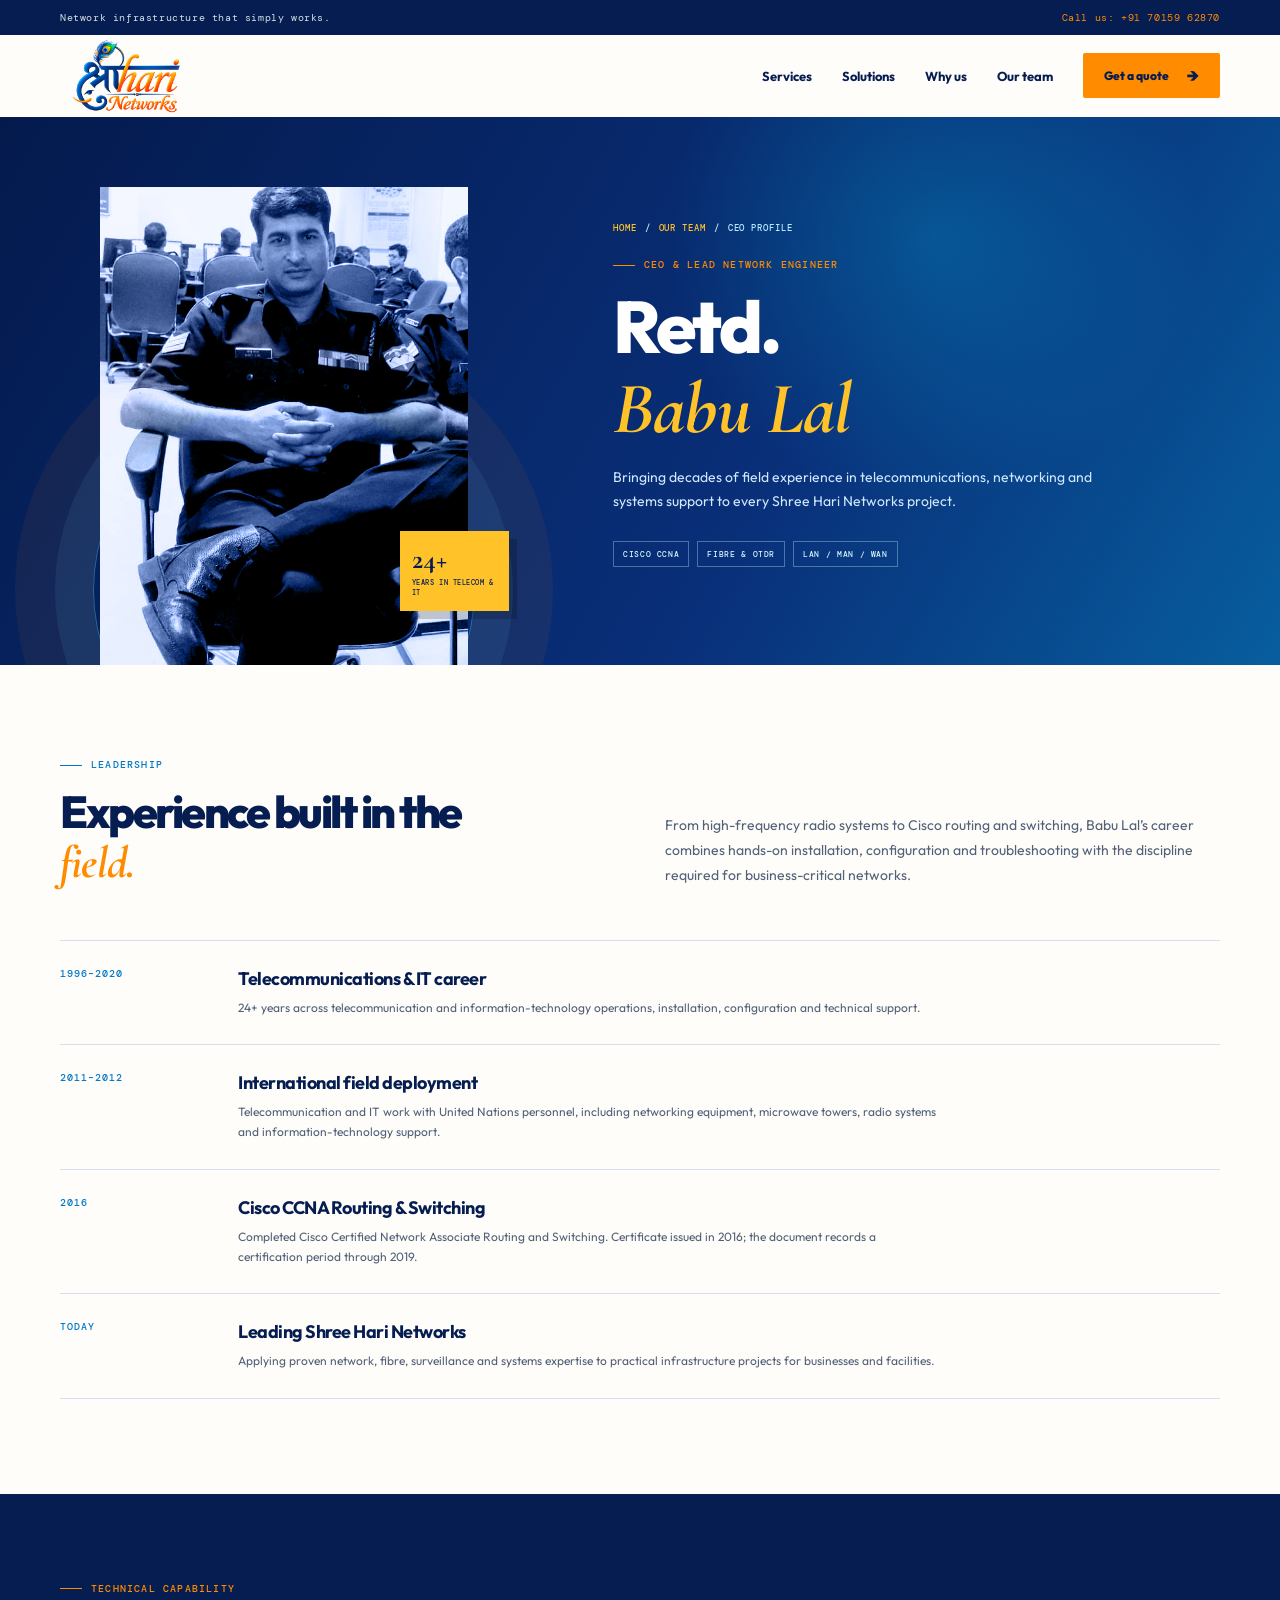
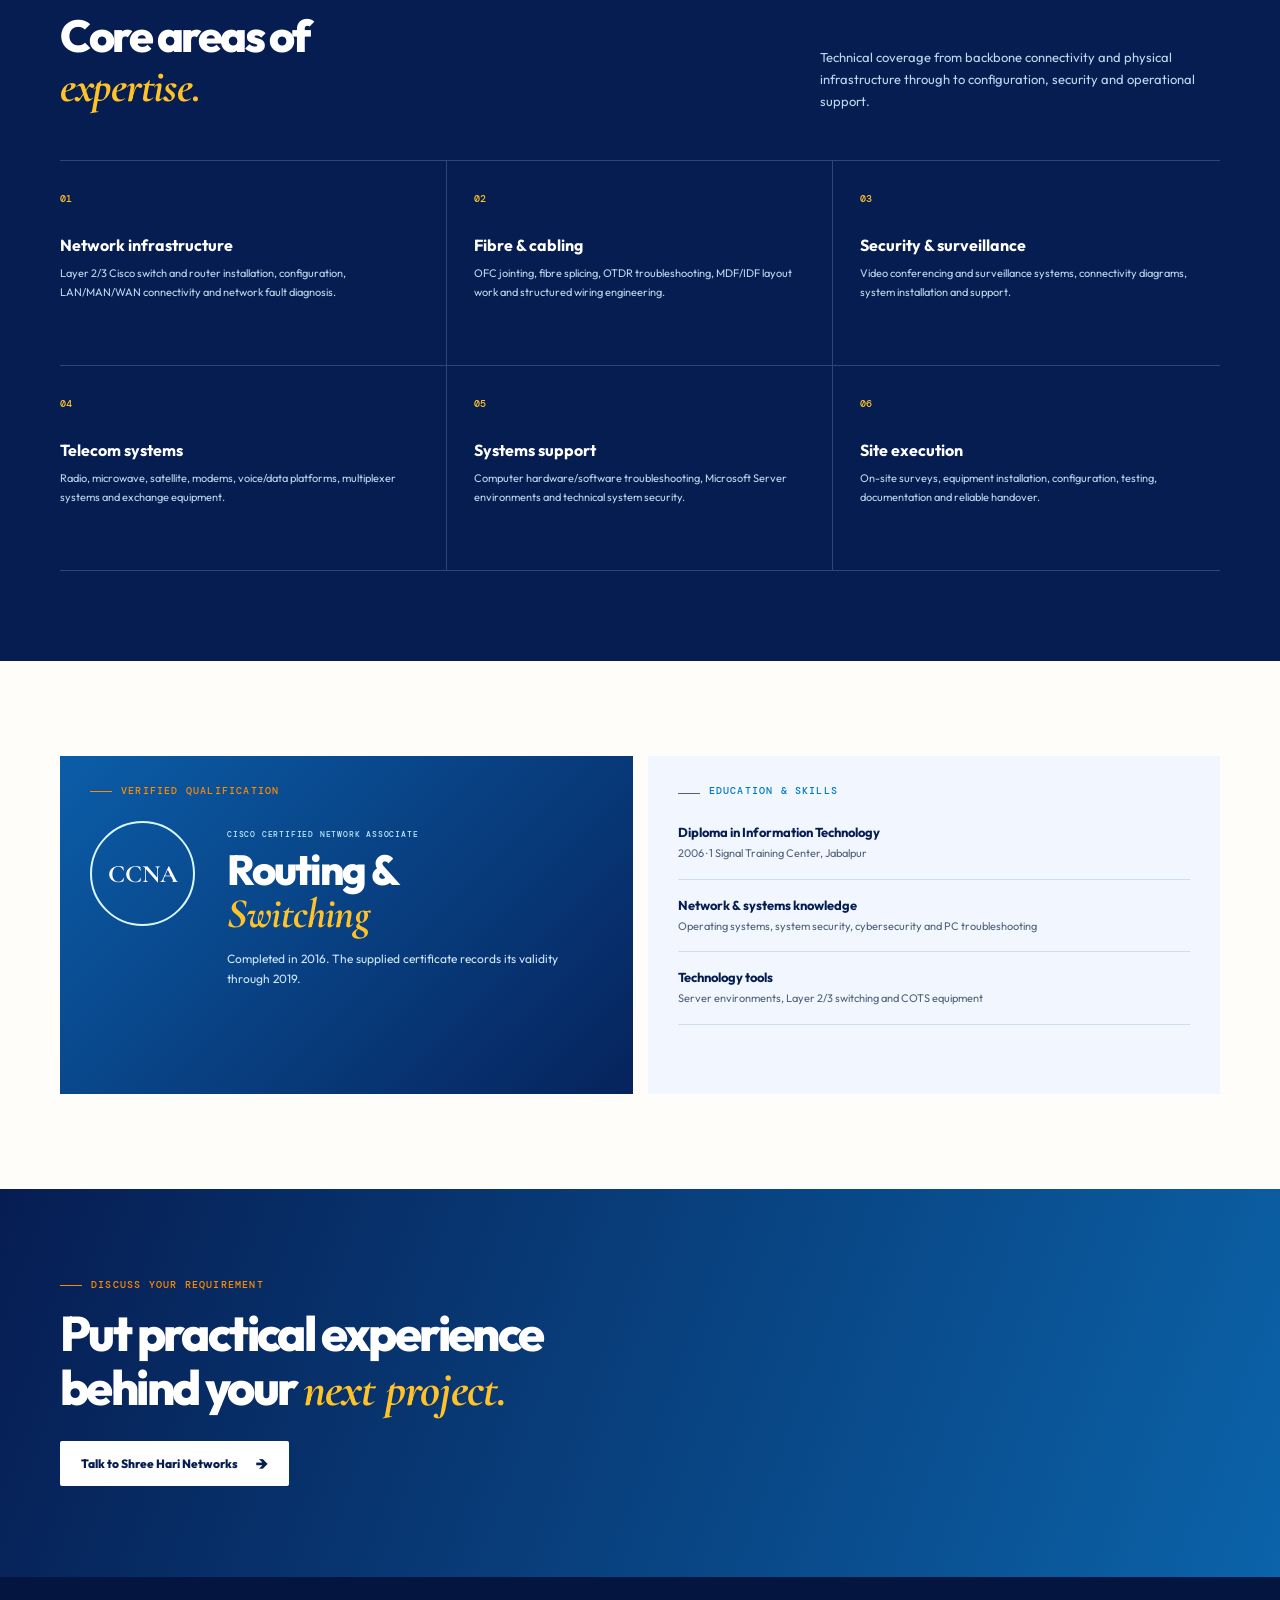
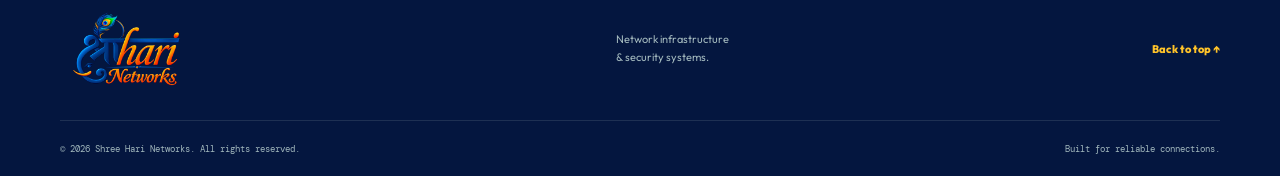
==== ceo.html @ 88076ae0 "Add files via upload" ====
<!doctype html>
<html lang="en">
  <head>
    <meta charset="UTF-8" />
    <meta name="viewport" content="width=device-width, initial-scale=1.0" />
    <meta name="description" content="Profile of Retd. Babu Lal, CEO and Lead Network Engineer at Shree Hari Networks." />
    <title>Retd. Babu Lal | CEO, Shree Hari Networks</title>
    <link rel="preconnect" href="https://fonts.googleapis.com" />
    <link rel="preconnect" href="https://fonts.gstatic.com" crossorigin />
    <link href="https://fonts.googleapis.com/css2?family=Cormorant+Garamond:ital,wght@0,600;0,700;1,600;1,700&family=DM+Mono:wght@400;500&family=Outfit:wght@400;500;600;700;800&display=swap" rel="stylesheet" />
    <link rel="stylesheet" href="styles.css" />
  </head>
  <body>
    <div class="topbar"><div class="container topbar-inner"><span>Network infrastructure that simply works.</span><a href="tel:+917015962870">Call us: +91 70159 62870</a></div></div>
    <header class="site-header" id="top">
      <div class="container nav-wrap">
        <a class="brand brand-logo" href="index.html" aria-label="Shree Hari Networks home"><img src="assets/shree-hari-networks-logo-transparent.png" alt="Shree Hari Networks" /></a>
        <button class="menu-toggle" type="button" aria-expanded="false" aria-controls="main-menu"><span></span><span></span><span></span><span class="sr-only">Open menu</span></button>
        <nav id="main-menu" class="main-nav" aria-label="Main navigation">
          <a href="index.html#services">Services</a><a href="index.html#solutions">Solutions</a><a href="index.html#why-us">Why us</a><a href="team.html">Our team</a><a href="index.html#contact" class="nav-cta">Get a quote <span>→</span></a>
        </nav>
      </div>
    </header>

    <main>
      <section class="ceo-hero">
        <div class="container ceo-hero-layout">
          <div class="ceo-portrait-wrap"><img src="assets/babu-lal-ceo.jpeg" alt="Retd. Babu Lal, CEO of Shree Hari Networks" /><span class="portrait-badge">24+<small>YEARS IN TELECOM & IT</small></span></div>
          <div class="ceo-hero-copy">
            <div class="breadcrumb"><a href="index.html">HOME</a><span>/</span><a href="team.html">OUR TEAM</a><span>/</span><span>CEO PROFILE</span></div>
            <p class="eyebrow"><span></span> CEO & LEAD NETWORK ENGINEER</p>
            <h1>Retd.<br /><em>Babu Lal</em></h1>
            <p>Bringing decades of field experience in telecommunications, networking and systems support to every Shree Hari Networks project.</p>
            <div class="ceo-credentials"><span>CISCO CCNA</span><span>FIBRE & OTDR</span><span>LAN / MAN / WAN</span></div>
          </div>
        </div>
      </section>

      <section class="container leadership-intro">
        <div><p class="eyebrow dark"><span></span> LEADERSHIP</p><h2>Experience built in the <em>field.</em></h2></div>
        <p>From high-frequency radio systems to Cisco routing and switching, Babu Lal’s career combines hands-on installation, configuration and troubleshooting with the discipline required for business-critical networks.</p>
      </section>

      <section class="container career-timeline" aria-label="Career highlights">
        <article><span class="timeline-year">1996–2020</span><div><h3>Telecommunications & IT career</h3><p>24+ years across telecommunication and information-technology operations, installation, configuration and technical support.</p></div></article>
        <article><span class="timeline-year">2011–2012</span><div><h3>International field deployment</h3><p>Telecommunication and IT work with United Nations personnel, including networking equipment, microwave towers, radio systems and information-technology support.</p></div></article>
        <article><span class="timeline-year">2016</span><div><h3>Cisco CCNA Routing & Switching</h3><p>Completed Cisco Certified Network Associate Routing and Switching. Certificate issued in 2016; the document records a certification period through 2019.</p></div></article>
        <article><span class="timeline-year">TODAY</span><div><h3>Leading Shree Hari Networks</h3><p>Applying proven network, fibre, surveillance and systems expertise to practical infrastructure projects for businesses and facilities.</p></div></article>
      </section>

      <section class="ceo-expertise">
        <div class="container">
          <div class="expertise-heading"><div><p class="eyebrow"><span></span> TECHNICAL CAPABILITY</p><h2>Core areas of<br /><em>expertise.</em></h2></div><p>Technical coverage from backbone connectivity and physical infrastructure through to configuration, security and operational support.</p></div>
          <div class="expertise-grid">
            <article><span>01</span><h3>Network infrastructure</h3><p>Layer 2/3 Cisco switch and router installation, configuration, LAN/MAN/WAN connectivity and network fault diagnosis.</p></article>
            <article><span>02</span><h3>Fibre & cabling</h3><p>OFC jointing, fibre splicing, OTDR troubleshooting, MDF/IDF layout work and structured wiring engineering.</p></article>
            <article><span>03</span><h3>Security & surveillance</h3><p>Video conferencing and surveillance systems, connectivity diagrams, system installation and support.</p></article>
            <article><span>04</span><h3>Telecom systems</h3><p>Radio, microwave, satellite, modems, voice/data platforms, multiplexer systems and exchange equipment.</p></article>
            <article><span>05</span><h3>Systems support</h3><p>Computer hardware/software troubleshooting, Microsoft Server environments and technical system security.</p></article>
            <article><span>06</span><h3>Site execution</h3><p>On-site surveys, equipment installation, configuration, testing, documentation and reliable handover.</p></article>
          </div>
        </div>
      </section>

      <section class="container qualifications-section">
        <div class="qualification-card qualification-featured"><p class="eyebrow"><span></span> VERIFIED QUALIFICATION</p><div class="ccna-mark">CCNA</div><div><span class="qualification-label">CISCO CERTIFIED NETWORK ASSOCIATE</span><h2>Routing &<br /><em>Switching</em></h2><p>Completed in 2016. The supplied certificate records its validity through 2019.</p></div></div>
        <div class="qualification-card qualification-list"><p class="eyebrow dark"><span></span> EDUCATION & SKILLS</p><ul><li><b>Diploma in Information Technology</b><span>2006 · 1 Signal Training Center, Jabalpur</span></li><li><b>Network & systems knowledge</b><span>Operating systems, system security, cybersecurity and PC troubleshooting</span></li><li><b>Technology tools</b><span>Server environments, Layer 2/3 switching and COTS equipment</span></li></ul></div>
      </section>

      <section class="profile-cta"><div class="container"><p class="eyebrow"><span></span> DISCUSS YOUR REQUIREMENT</p><h2>Put practical experience<br />behind your <em>next project.</em></h2><a class="button button-light" href="index.html#contact">Talk to Shree Hari Networks <span>→</span></a></div></section>
    </main>

    <footer class="site-footer"><div class="container footer-top"><a class="brand brand-logo footer-brand" href="index.html" aria-label="Shree Hari Networks home"><img src="assets/shree-hari-networks-logo-transparent.png" alt="Shree Hari Networks" /></a><p>Network infrastructure<br />& security systems.</p><a class="back-top" href="#top">Back to top ↑</a></div><div class="container footer-bottom"><span>© <span id="year"></span> Shree Hari Networks. All rights reserved.</span><span>Built for reliable connections.</span></div></footer>
    <script src="script.js"></script>
  </body>
</html>
---- styles.css ----
:root {
  --ink: #061d52;
  --ink-2: #092e73;
  --green: #ff8b00;
  --green-bright: #ffc329;
  --cream: #f3f7ff;
  --paper: #fffdf9;
  --line: rgba(11, 30, 43, .13);
  --muted: #516178;
  --mono: "DM Mono", monospace;
  --sans: "Outfit", sans-serif;
  --accent: "Cormorant Garamond", serif;
}

* { box-sizing: border-box; }
html { scroll-behavior: smooth; }
body { margin: 0; color: var(--ink); background: var(--paper); font-family: var(--sans); }
a { color: inherit; text-decoration: none; }
button, input, select, textarea { font: inherit; }
.container { width: min(1160px, calc(100% - 48px)); margin: 0 auto; }
.sr-only { position: absolute; width: 1px; height: 1px; overflow: hidden; clip: rect(0, 0, 0, 0); white-space: nowrap; }

.topbar { background: var(--ink); color: #d6e1e3; font-family: var(--mono); font-size: 10px; letter-spacing: .06em; }
.topbar-inner { min-height: 35px; display: flex; align-items: center; justify-content: space-between; }
.topbar a { color: var(--green); }
.site-header { background: var(--paper); position: sticky; z-index: 10; top: 0; border-bottom: 1px solid transparent; }
.site-header.scrolled { border-bottom-color: var(--line); box-shadow: 0 5px 18px rgba(4, 26, 37, .04); }
.nav-wrap { height: 81px; display: flex; align-items: center; justify-content: space-between; }
.brand { display: flex; gap: 7px; align-items: center; color: var(--ink); font-size: 23px; letter-spacing: -1.5px; font-weight: 800; }
.brand-logo { display: block; width: 132px; height: 74px; }
.brand-logo img { display: block; width: 100%; height: 100%; object-fit: contain; object-position: center; }
.main-nav { display: flex; align-items: center; gap: 30px; font-size: 13px; font-weight: 700; }
.main-nav > a:not(.nav-cta) { position: relative; }
.main-nav > a:not(.nav-cta)::after { content: ""; position: absolute; height: 2px; width: 0; background: var(--green); left: 0; bottom: -7px; transition: width .2s ease; }
.main-nav > a:not(.nav-cta):hover::after { width: 100%; }
.nav-cta, .button { display: inline-flex; align-items: center; justify-content: center; gap: 18px; min-height: 45px; padding: 0 21px; border-radius: 2px; font-size: 12px; font-weight: 800; transition: transform .2s ease, background .2s ease; }
.nav-cta { color: var(--ink); background: var(--green); }
.nav-cta:hover, .button:hover { transform: translateY(-2px); }
.nav-cta span, .button span { font-size: 18px; line-height: 0; }
.menu-toggle { display: none; border: 0; background: none; padding: 8px 0 8px 12px; cursor: pointer; }
.menu-toggle span:not(.sr-only) { width: 23px; height: 2px; background: var(--ink); display: block; margin: 4px 0; }

.hero { min-height: 535px; position: relative; isolation: isolate; overflow: hidden; background: var(--ink); color: white; }
.hero-grid { position: absolute; inset: 0; z-index: -1; opacity: .17; background-image: linear-gradient(rgba(135, 226, 179, .5) 1px, transparent 1px), linear-gradient(90deg, rgba(135, 226, 179, .5) 1px, transparent 1px); background-size: 52px 52px; mask-image: linear-gradient(90deg, transparent, #000 30%, #000); }
.hero::after { content: ""; z-index: -1; position: absolute; width: 560px; height: 560px; top: -280px; right: -55px; border: 1px solid rgba(133, 245, 187, .35); border-radius: 50%; box-shadow: 0 0 0 70px rgba(133, 245, 187, .025), 0 0 0 140px rgba(133, 245, 187, .025); }
.hero-content { min-height: 535px; display: grid; grid-template-columns: 1.08fr .92fr; align-items: center; gap: 20px; }
.hero-copy { padding: 67px 0 58px; }
.eyebrow { margin: 0 0 17px; display: flex; align-items: center; gap: 9px; color: var(--green); font: 500 10px/1 var(--mono); letter-spacing: .12em; }
.eyebrow span { display: block; width: 22px; height: 1px; background: currentColor; }
.eyebrow.dark { color: #469c70; }
h1, h2, h3, p { margin-top: 0; }
h1, h2 { letter-spacing: -2.8px; line-height: 1.08; font-weight: 800; }
h1 { max-width: 600px; margin-bottom: 23px; font-size: clamp(42px, 4.35vw, 65px); }
h1 em, h2 em { color: var(--green); font-family: var(--accent); font-style: italic; font-weight: 700; letter-spacing: -.8px; }
.hero-text { max-width: 530px; color: #bed0d5; font-size: 15px; line-height: 1.75; }
.hero-actions { margin-top: 31px; display: flex; align-items: center; gap: 26px; }
.button-primary { color: var(--ink); background: var(--green); border: 0; cursor: pointer; }
.text-link { color: #e2eaec; font-size: 12px; font-weight: 700; }
.text-link span { color: var(--green); font-size: 17px; margin-left: 5px; }
.hero-trust { margin-top: 43px; display: flex; align-items: center; gap: 13px; }
.hero-trust p { margin: 0; color: #9db4bc; font-size: 10px; line-height: 1.45; }
.hero-trust strong { color: #e6eeee; font-size: 11px; }
.avatar-stack { display: flex; }
.avatar-stack i { width: 26px; height: 26px; border: 2px solid var(--ink); margin-left: -7px; border-radius: 50%; background: linear-gradient(135deg, #d2c2a4 30%, #7e5848 31% 57%, #e8d5ac 58%); }
.avatar-stack i:first-child { margin-left: 0; background: linear-gradient(135deg, #b2d6d0 30%, #304e52 31% 57%, #e5c7ab 58%); }
.avatar-stack i:last-child { background: linear-gradient(135deg, #d6ac81 30%, #52382e 31% 57%, #d7b997 58%); }

.network-visual { align-self: stretch; min-height: 430px; position: relative; perspective: 900px; }
.network-hub { position: absolute; top: 47%; left: 50%; transform: translate(-50%, -50%) rotateX(7deg) rotateY(-5deg); width: 176px; height: 123px; padding: 20px 19px; background: #f6f5ef; border: 4px solid #263e48; border-radius: 4px; color: var(--ink); box-shadow: 9px 10px 0 rgba(0, 0, 0, .18); z-index: 2; animation: hub-float 5s ease-in-out infinite; }
.hub-title, .hub-status, .mini-label { font: 500 8px var(--mono); letter-spacing: .1em; }
.hub-status { float: right; color: #29935e; }
.hub-line { display: block; height: 1px; margin: 11px 0 20px; background: #9daaae; }
.port-row { display: flex; gap: 5px; }
.port-row i { height: 14px; flex: 1; background: #173545; border: 2px solid #264d5e; }
.port-row i:nth-child(2), .port-row i:nth-child(4) { background: #66d797; }
.network-device { position: absolute; z-index: 2; padding: 8px 9px; border: 2px solid #0a316f; border-radius: 3px; color: #eaf8ff; background: linear-gradient(145deg, #0d5fac, #06265f); box-shadow: 7px 9px 0 rgba(0, 0, 0, .17); transform-style: preserve-3d; }
.network-device::after { content: ""; position: absolute; z-index: -1; inset: 4px -5px -6px 5px; border: 1px solid rgba(0, 182, 217, .38); transform: translateZ(-8px); }
.network-device span { color: #bceeff; font: 500 7px var(--mono); letter-spacing: .1em; }.network-device i { display: inline-block; width: 5px; height: 5px; margin: 8px 4px 0 0; border-radius: 50%; background: var(--peacock); box-shadow: 0 0 7px rgba(0, 182, 217, .8); }.network-device b { float: right; width: 13px; height: 5px; margin: 8px 0 0 4px; background: #0b1e52; border: 1px solid #2a76bb; }
.device-router { left: 8%; top: 48%; width: 103px; height: 43px; transform: rotateX(17deg) rotateY(17deg) rotateZ(-4deg); animation: device-float 5.9s ease-in-out infinite .3s; }.device-firewall { right: 8%; top: 48%; width: 90px; height: 43px; background: linear-gradient(145deg, #d77400, #8e3c00); border-color: #a84c00; transform: rotateX(14deg) rotateY(-16deg) rotateZ(3deg); animation: device-float 6.3s ease-in-out infinite .7s; }.device-firewall i { background: var(--amber); box-shadow: 0 0 7px rgba(255, 195, 41, .9); }.device-firewall b { border-color: #d78617; background: #5d2900; }.device-wifi { left: calc(50% - 30px); bottom: 4%; width: 60px; height: 35px; padding: 0; background: transparent; border: 0; box-shadow: none; transform: rotateX(14deg) rotateY(-9deg); animation: device-float 5.6s ease-in-out infinite 1.1s; }.device-wifi::after { display: none; }.device-wifi span, .device-wifi i, .device-wifi b { position: absolute; left: 50%; transform: translateX(-50%); display: block; margin: 0; background: transparent; }.device-wifi span { bottom: 0; width: 9px; height: 9px; border-radius: 50%; background: var(--amber); box-shadow: 0 0 11px rgba(255, 195, 41, .9); }.device-wifi i { bottom: 4px; width: 25px; height: 17px; border: 2px solid var(--peacock); border-bottom: 0; border-radius: 25px 25px 0 0; }.device-wifi b { bottom: 4px; width: 41px; height: 28px; border: 2px solid rgba(0, 182, 217, .62); border-bottom: 0; border-radius: 40px 40px 0 0; }
@keyframes hub-float { 0%, 100% { transform: translate(-50%, -50%) rotateX(7deg) rotateY(-5deg) translateY(0); } 50% { transform: translate(-50%, -50%) rotateX(7deg) rotateY(-5deg) translateY(-8px); } }
@keyframes device-float { 0%, 100% { margin-top: 0; } 50% { margin-top: -8px; } }
.connections { position: absolute; inset: 0; width: 100%; height: 100%; overflow: visible; }
.connections path { fill: none; stroke: #77d7a1; stroke-width: 1.4; stroke-dasharray: 4 5; animation: dash 16s linear infinite; }
.connections circle { fill: #92f3b9; }
@keyframes dash { to { stroke-dashoffset: -200; } }
.visual-label { position: absolute; padding: 9px 11px; color: #a4eec1; border: 1px solid rgba(144, 240, 186, .45); background: rgba(32, 70, 79, .45); font: 500 9px/1.35 var(--mono); letter-spacing: .09em; }
.label-cloud { left: 1%; top: 13%; }.label-camera { right: 6%; top: 12%; }.label-fibre { right: 0; bottom: 4%; }.label-wifi { left: calc(50% - 24px); bottom: 19%; }
.node { position: absolute; width: 11px; height: 11px; border-radius: 50%; background: var(--green-bright); box-shadow: 0 0 0 6px rgba(135, 241, 181, .11), 0 0 19px #78de9f; }
.node-one { top: 22%; left: 17%; }.node-two { top: 20%; right: 20%; }.node-three { right: 17%; bottom: 13%; }
.signal-ring { position: absolute; border: 1px solid rgba(125, 233, 169, .2); border-radius: 50%; left: 50%; top: 47%; transform: translate(-50%, -50%); }
.ring-one { width: 290px; height: 290px; }.ring-two { width: 422px; height: 422px; border-color: rgba(125, 233, 169, .1); }

.stats-strip { background: var(--green); }
.stats-grid { min-height: 106px; display: grid; grid-template-columns: 1fr 1fr 1fr 1.2fr; align-items: center; }
.stats-grid > div { min-height: 50px; padding: 4px 24px; border-right: 1px solid rgba(10, 29, 42, .19); display: flex; align-items: center; gap: 13px; }
.stats-grid > div:first-child { padding-left: 0; }.stats-grid strong { font: 500 24px var(--mono); }.stats-grid span { max-width: 115px; font-size: 10px; line-height: 1.4; font-weight: 700; }
.stats-grid a { padding-left: 28px; font-size: 12px; font-weight: 800; }.stats-grid a span { margin-left: 12px; font-size: 18px; }

.section { padding: 101px 0; }.section-heading { display: flex; justify-content: space-between; align-items: end; margin-bottom: 48px; }.section-heading > p { max-width: 310px; color: var(--muted); font-size: 13px; line-height: 1.7; }.section h2 { margin-bottom: 0; font-size: clamp(35px, 3.5vw, 49px); }.section h2 em { color: #38a672; }
.service-grid { display: grid; grid-template-columns: repeat(4, 1fr); gap: 13px; }.service-card { min-height: 310px; padding: 22px 21px; border: 1px solid var(--line); display: flex; flex-direction: column; position: relative; transition: background .2s ease, transform .2s ease; }.service-card:hover { background: #f2f6f3; transform: translateY(-4px); }.service-card.featured { color: white; background: var(--ink-2); border-color: var(--ink-2); }.service-number { font: 500 10px var(--mono); color: #72919c; }.featured .service-number { color: #80d7a4; }.service-icon { height: 75px; margin: 14px 0 7px; position: relative; color: #3ca776; }.service-icon::after { content: ""; position: absolute; width: 56px; height: 1px; background: currentColor; opacity: .32; bottom: 9px; left: 3px; }.icon-cctv span { position: absolute; top: 18px; left: 11px; width: 41px; height: 22px; border: 3px solid currentColor; border-radius: 3px; transform: skew(-14deg); }.icon-cctv i { position: absolute; width: 10px; height: 10px; top: 24px; left: 20px; border: 2px solid currentColor; border-radius: 50%; }.icon-cable span { position: absolute; top: 18px; left: 13px; width: 34px; height: 35px; border: 3px solid currentColor; border-right: 0; border-radius: 20px 0 0 20px; }.icon-cable i { position: absolute; width: 34px; height: 3px; top: 48px; left: 28px; background: currentColor; }.icon-cable b { position: absolute; width: 11px; height: 11px; border: 3px solid currentColor; top: 44px; left: 60px; border-radius: 2px; }.icon-fibre span { position: absolute; width: 44px; height: 44px; border: 3px solid currentColor; border-radius: 50%; top: 14px; left: 8px; }.icon-fibre i, .icon-fibre b { position: absolute; display: block; width: 8px; height: 8px; border-radius: 50%; background: currentColor; }.icon-fibre i { top: 25px; left: 21px; }.icon-fibre b { top: 36px; left: 36px; }.icon-device span { position: absolute; left: 10px; top: 16px; width: 52px; height: 36px; border: 3px solid currentColor; border-radius: 3px; }.icon-device i, .icon-device b, .icon-device em { position: absolute; top: 40px; width: 5px; height: 5px; border-radius: 50%; background: currentColor; }.icon-device i { left: 19px; }.icon-device b { left: 31px; }.icon-device em { left: 43px; }.service-card h3 { margin: 0 0 10px; font-size: 16px; letter-spacing: -.4px; }.service-card p { margin-bottom: 19px; color: var(--muted); font-size: 11px; line-height: 1.65; }.featured p { color: #adc1c6; }.service-card a { margin-top: auto; color: #399b6f; font-size: 11px; font-weight: 800; }.service-card a span { margin-left: 7px; font-size: 16px; }.featured a { color: var(--green); }

.solutions { padding: 0; background: var(--ink); color: white; }.solutions-layout { min-height: 600px; display: grid; grid-template-columns: 1fr 1fr; }.solutions-illustration { background: linear-gradient(140deg, #285362, #112f3a); position: relative; overflow: hidden; }.solutions-illustration::before { content: ""; position: absolute; width: 420px; height: 420px; border: 1px solid rgba(134, 237, 180, .19); border-radius: 50%; top: 50%; left: 45%; transform: translate(-50%, -50%); box-shadow: 0 0 0 55px rgba(134, 237, 180, .035), 0 0 0 110px rgba(134, 237, 180, .025); }.rack { z-index: 1; position: absolute; top: 142px; left: 16%; width: 258px; padding: 13px; border: 4px solid #091f27; border-radius: 3px; background: #162e36; box-shadow: 16px 18px 0 rgba(2, 15, 19, .34); }.rack-top { padding: 0 2px 12px; color: #bed3d5; font: 500 8px var(--mono); letter-spacing: .1em; }.rack-top span { float: right; color: var(--green); }.rack-unit { height: 39px; margin-top: 8px; padding: 12px 9px; border: 1px solid #3c5960; background: #0b1d24; }.rack-unit i { display: inline-block; width: 7px; height: 7px; margin-right: 7px; border-radius: 50%; background: #4ed38a; }.rack-unit b { float: right; width: 17px; height: 7px; margin-left: 5px; background: #21404a; }.rack-unit.narrow { height: 26px; padding-top: 7px; }.config-card { position: absolute; z-index: 2; bottom: 80px; right: 5%; width: 177px; padding: 16px; background: #f6f5ef; color: var(--ink); box-shadow: 9px 11px 0 rgba(0,0,0,.2); }.config-card strong { display: block; margin: 10px 0 16px; font-size: 14px; line-height: 1.25; }.mini-chart { height: 25px; display: flex; align-items: end; gap: 5px; }.mini-chart i { display: block; width: 13px; background: #67cb91; }.mini-chart i:nth-child(1) { height: 7px; }.mini-chart i:nth-child(2) { height: 13px; }.mini-chart i:nth-child(3) { height: 10px; }.mini-chart i:nth-child(4) { height: 20px; }.mini-chart i:nth-child(5) { height: 15px; }.mini-chart i:nth-child(6) { height: 22px; }.mini-chart i:nth-child(7) { height: 25px; }.solutions-copy { align-self: center; padding: 45px 8% 45px 13%; }.solutions-copy h2 { font-size: clamp(37px, 3.6vw, 50px); }.solutions-copy > p:not(.eyebrow) { color: #b6c9ce; font-size: 13px; line-height: 1.72; }.check-list { list-style: none; padding: 7px 0 7px; margin: 24px 0; }.check-list li { display: flex; align-items: center; gap: 11px; margin: 13px 0; color: #e0e9eb; font-size: 12px; }.check-list span { display: inline-grid; place-items: center; width: 18px; height: 18px; background: rgba(121, 220, 161, .15); color: var(--green); font-size: 11px; }.button-light { background: white; color: var(--ink); }

.process { background: #edf0eb; }.process-head { display: flex; justify-content: space-between; align-items: end; }.process-grid { display: grid; grid-template-columns: repeat(4, 1fr); margin-top: 48px; border-top: 1px solid var(--line); }.process-grid article { padding: 27px 27px 15px 0; margin-top: 0; border-right: 1px solid var(--line); }.process-grid article + article { padding-left: 27px; }.process-grid article:last-child { border-right: 0; }.process-grid span { color: #3ca574; font: 500 11px var(--mono); }.process-grid h3 { margin: 30px 0 9px; font-size: 16px; letter-spacing: -.45px; }.process-grid p { color: var(--muted); font-size: 11px; line-height: 1.65; }

.contact { background: var(--ink); color: white; padding: 95px 0; }.contact-layout { display: grid; grid-template-columns: 1fr 1fr; gap: 11%; }.contact h2 { margin-bottom: 17px; font-size: clamp(38px, 3.8vw, 52px); }.contact h2 em { color: var(--green); }.contact-copy > p:not(.eyebrow) { max-width: 400px; color: #b6c9ce; font-size: 13px; line-height: 1.7; }.contact-details { margin-top: 34px; display: flex; gap: 32px; }.contact-details a { color: white; font-size: 13px; font-weight: 700; }.contact-details span { display: block; margin-bottom: 6px; color: var(--green); font: 500 9px var(--mono); letter-spacing: .1em; }.contact-form { padding: 29px 31px; background: white; color: var(--ink); }.contact-form label { display: block; margin-bottom: 14px; font-size: 10px; font-weight: 800; }.contact-form input, .contact-form select, .contact-form textarea { width: 100%; margin-top: 7px; padding: 9px 0; border: 0; border-bottom: 1px solid #ccd4d3; outline: 0; color: var(--ink); background: transparent; font-size: 12px; font-weight: 500; resize: vertical; }.contact-form textarea { min-height: 55px; }.contact-form input:focus, .contact-form select:focus, .contact-form textarea:focus { border-bottom-color: #43aa78; }.contact-form .button { width: 100%; margin-top: 6px; }.form-note { min-height: 16px; margin: 12px 0 0; color: #288759; text-align: center; font-size: 10px; font-weight: 700; }

.site-footer { background: #081720; color: #a2b8bd; }.footer-top { min-height: 144px; display: flex; align-items: center; justify-content: space-between; border-bottom: 1px solid rgba(208, 234, 229, .12); }.footer-brand { color: white; }.footer-top > p { margin: 0; font-size: 11px; line-height: 1.6; }.back-top { color: var(--green); font-size: 11px; font-weight: 800; }.footer-bottom { min-height: 55px; display: flex; align-items: center; justify-content: space-between; font: 400 9px var(--mono); }

@media (max-width: 850px) {
  .hero-content, .solutions-layout, .contact-layout { grid-template-columns: 1fr; }
  .hero-content { padding: 28px 0 0; }.hero-copy { padding: 30px 0 15px; }.network-visual { min-height: 380px; max-width: 560px; width: 100%; margin: 0 auto; }.hero { min-height: auto; }.hero-grid { mask-image: none; }
  .service-grid { grid-template-columns: repeat(2, 1fr); }.solutions-illustration { min-height: 470px; }.solutions-copy { padding: 76px 6%; }.contact-layout { gap: 42px; }.contact-form { max-width: 550px; }.stats-grid { grid-template-columns: 1fr 1fr; padding: 14px 0; }.stats-grid > div { padding: 11px 12px; }.stats-grid > div:nth-child(2) { border-right: 0; }.stats-grid a { padding: 12px 0; }
}
/* Brand colours and details drawn from the supplied Shree Hari Networks logo. */
:root { --electric-blue: #0078c8; --peacock: #00b6d9; --saffron: #ff8b00; --amber: #ffc329; --soft-blue: #eff6ff; }
.site-header.scrolled { border-bottom-color: rgba(0, 120, 200, .22); box-shadow: 0 5px 18px rgba(4, 34, 104, .08); }
.eyebrow.dark, .service-icon, .service-card a, .process-grid span { color: var(--electric-blue); }
.section h2 em { color: var(--saffron); }
.service-card:hover { background: var(--soft-blue); }
.featured .service-number, .featured a { color: var(--amber); }
.connections path { stroke: var(--peacock); }.connections circle, .node { fill: var(--amber); background: var(--amber); box-shadow: 0 0 0 6px rgba(255, 139, 0, .12), 0 0 19px rgba(255, 184, 0, .8); }
.visual-label { color: #9feaff; border-color: rgba(0, 182, 217, .55); background: rgba(5, 45, 111, .55); }
.hub-status, .port-row i:nth-child(2), .port-row i:nth-child(4) { color: var(--saffron); background: var(--saffron); }
.solutions-illustration { background: radial-gradient(circle at 70% 28%, rgba(0, 182, 217, .33), transparent 36%), linear-gradient(140deg, #0b4ea2, #061d52 72%); }
.rack-unit i, .mini-chart i { background: var(--peacock); }.rack-top span { color: var(--amber); }
.process { background: #f1f6ff; }.contact-form input:focus, .contact-form select:focus, .contact-form textarea:focus { border-bottom-color: var(--electric-blue); }.form-note { color: #0a6cba; }
.site-footer { background: #04163f; }.back-top { color: var(--amber); }
.contact-form .optional { color: #728296; font-size: 9px; font-weight: 500; }.honeypot { position: absolute; left: -10000px; width: 1px; height: 1px; overflow: hidden; }.contact-form .button:disabled { cursor: wait; opacity: .7; transform: none; }

/* Interior pages */
.page-hero { position: relative; overflow: hidden; padding: 82px 0 77px; color: white; background: linear-gradient(115deg, #041a4c, #0a4a9c); }
.page-hero::after { content: ""; position: absolute; width: 430px; height: 430px; right: -70px; top: -230px; border: 1px solid rgba(0, 197, 228, .42); border-radius: 50%; box-shadow: 0 0 0 54px rgba(0, 197, 228, .07), 0 0 0 108px rgba(255, 139, 0, .04); }
.page-hero .container { position: relative; z-index: 1; }.breadcrumb { display: inline-flex; gap: 8px; margin-bottom: 30px; color: #b9eaff; font: 500 9px var(--mono); letter-spacing: .1em; }.breadcrumb a { color: var(--amber); }.page-hero h1 { max-width: 670px; margin-bottom: 16px; font-size: clamp(42px, 5vw, 65px); }.page-hero p:not(.eyebrow) { max-width: 580px; margin: 0; color: #d5e7ff; font-size: 14px; line-height: 1.75; }
.team-intro { display: grid; grid-template-columns: .85fr 1.15fr; gap: 12%; align-items: end; padding: 92px 0 52px; }.team-intro h2, .credentials h2 { margin-bottom: 0; font-size: clamp(34px, 3.5vw, 48px); }.team-intro > p { margin: 0; color: var(--muted); font-size: 14px; line-height: 1.8; }
.team-grid { display: grid; grid-template-columns: repeat(3, 1fr); gap: 16px; padding-bottom: 94px; }.team-card { min-height: 360px; padding: 24px; border: 1px solid rgba(0, 70, 150, .15); background: #fff; }.team-avatar { display: grid; width: 70px; height: 70px; place-items: center; margin-bottom: 48px; color: var(--electric-blue); border-radius: 50%; background: #e6f4ff; font: 600 17px var(--accent); }.team-card:nth-child(2) .team-avatar { color: #d66b00; background: #fff0d5; }.team-card:nth-child(3) .team-avatar { color: #007e9d; background: #daf9ff; }.team-card small { color: var(--electric-blue); font: 500 9px var(--mono); letter-spacing: .1em; }.team-card h3 { margin: 9px 0 7px; font-size: 19px; letter-spacing: -.6px; }.team-card p { min-height: 48px; margin-bottom: 18px; color: var(--muted); font-size: 12px; line-height: 1.65; }.team-tags { display: flex; flex-wrap: wrap; gap: 6px; }.team-tags span { padding: 6px 8px; color: #3b617e; background: #f0f6fc; font: 500 8px var(--mono); letter-spacing: .04em; }
.credentials { padding: 83px 0 90px; color: white; background: var(--ink); }.credentials-head { display: flex; align-items: end; justify-content: space-between; gap: 35px; }.credentials-head p:not(.eyebrow) { max-width: 400px; margin: 0; color: #c3d9ec; font-size: 13px; line-height: 1.7; }.credential-grid { display: grid; grid-template-columns: repeat(4, 1fr); margin-top: 43px; border-top: 1px solid rgba(212, 236, 255, .2); }.credential-grid article { min-height: 175px; padding: 23px 24px 10px 0; border-right: 1px solid rgba(212, 236, 255, .2); }.credential-grid article + article { padding-left: 24px; }.credential-grid article:last-child { border-right: 0; }.credential-grid span { color: var(--amber); font: 500 10px var(--mono); }.credential-grid h3 { margin: 26px 0 8px; font-size: 15px; }.credential-grid p { color: #b9d3e6; font-size: 11px; line-height: 1.6; }

/* CEO profile */
.profile-link { display: inline-block; margin-top: 18px; color: var(--electric-blue); font-size: 10px; font-weight: 800; }.profile-link span { margin-left: 6px; font-size: 15px; }
.ceo-hero { overflow: hidden; color: white; background: radial-gradient(circle at 73% 22%, rgba(0, 182, 217, .28), transparent 26%), linear-gradient(120deg, #041a4d 0%, #092f79 61%, #075e9e 100%); }.ceo-hero-layout { min-height: 548px; display: grid; grid-template-columns: .85fr 1.15fr; align-items: end; gap: 9%; }.ceo-portrait-wrap { position: relative; align-self: stretch; display: flex; justify-content: center; align-items: end; }.ceo-portrait-wrap::before { content: ""; position: absolute; width: 380px; height: 380px; bottom: -116px; left: 50%; border: 1px solid rgba(123, 223, 246, .35); border-radius: 50%; transform: translateX(-50%); box-shadow: 0 0 0 38px rgba(119, 216, 246, .08), 0 0 0 78px rgba(255, 139, 0, .06); }.ceo-portrait-wrap img { position: relative; z-index: 1; display: block; width: min(100%, 368px); height: 478px; object-fit: cover; object-position: center 17%; filter: grayscale(1) contrast(1.07); mix-blend-mode: luminosity; }.portrait-badge { position: absolute; z-index: 2; right: 0; bottom: 54px; width: 109px; padding: 14px 12px; color: var(--ink); background: var(--amber); font: 700 28px/1 var(--accent); box-shadow: 8px 8px 0 rgba(0, 0, 0, .18); }.portrait-badge small { display: block; margin-top: 5px; font: 500 7px/1.35 var(--mono); letter-spacing: .08em; }.ceo-hero-copy { align-self: center; padding: 65px 0 65px; }.ceo-hero .breadcrumb { margin-bottom: 26px; }.ceo-hero h1 { margin: 0 0 16px; font-size: clamp(48px, 5.7vw, 76px); }.ceo-hero h1 em { color: var(--amber); }.ceo-hero-copy > p:not(.eyebrow) { max-width: 520px; margin-bottom: 27px; color: #d0e8ff; font-size: 14px; line-height: 1.75; }.ceo-credentials { display: flex; flex-wrap: wrap; gap: 8px; }.ceo-credentials span { padding: 7px 9px; border: 1px solid rgba(193, 240, 255, .35); color: #d6f7ff; font: 500 8px var(--mono); letter-spacing: .08em; }
.leadership-intro { display: grid; grid-template-columns: .9fr 1.1fr; gap: 13%; align-items: end; padding: 95px 0 51px; }.leadership-intro h2 { margin: 0; font-size: clamp(35px, 3.5vw, 49px); letter-spacing: -2.5px; line-height: 1.1; }.leadership-intro h2 em { color: var(--saffron); }.leadership-intro > p { margin: 0; color: var(--muted); font-size: 14px; line-height: 1.8; }
.career-timeline { padding-bottom: 95px; }.career-timeline article { display: grid; grid-template-columns: 150px 1fr; gap: 28px; padding: 26px 0; border-top: 1px solid rgba(0, 70, 150, .16); }.career-timeline article:last-child { border-bottom: 1px solid rgba(0, 70, 150, .16); }.timeline-year { color: var(--electric-blue); font: 500 10px var(--mono); letter-spacing: .1em; }.career-timeline h3 { margin: 0 0 8px; font-size: 18px; letter-spacing: -.5px; }.career-timeline p { max-width: 700px; margin: 0; color: var(--muted); font-size: 12px; line-height: 1.7; }
.ceo-expertise { padding: 90px 0; color: white; background: var(--ink); }.expertise-heading { display: flex; justify-content: space-between; align-items: end; gap: 30px; }.expertise-heading h2 { margin: 0; font-size: clamp(35px, 3.5vw, 49px); letter-spacing: -2.5px; line-height: 1.1; }.expertise-heading h2 em { color: var(--amber); }.expertise-heading > p { max-width: 400px; margin: 0; color: #c0d8ec; font-size: 13px; line-height: 1.7; }.expertise-grid { display: grid; grid-template-columns: repeat(3, 1fr); margin-top: 48px; border-top: 1px solid rgba(211, 234, 255, .2); }.expertise-grid article { min-height: 205px; padding: 25px 27px 14px 0; border-right: 1px solid rgba(211, 234, 255, .2); border-bottom: 1px solid rgba(211, 234, 255, .2); }.expertise-grid article:nth-child(3n + 2), .expertise-grid article:nth-child(3n + 3) { padding-left: 27px; }.expertise-grid article:nth-child(3n) { border-right: 0; }.expertise-grid span { color: var(--amber); font: 500 10px var(--mono); }.expertise-grid h3 { margin: 29px 0 9px; font-size: 16px; }.expertise-grid p { margin: 0; color: #c0d8ec; font-size: 11px; line-height: 1.68; }
.qualifications-section { display: grid; grid-template-columns: 1fr 1fr; gap: 15px; padding: 95px 0; }.qualification-card { min-height: 338px; padding: 30px; }.qualification-featured { display: grid; grid-template-columns: 112px 1fr; grid-template-rows: auto 1fr; gap: 8px 25px; color: white; background: linear-gradient(135deg, #0b5da8, #06235c); }.qualification-featured .eyebrow { grid-column: 1 / -1; }.qualification-featured h2 { margin: 8px 0 14px; font-size: 42px; letter-spacing: -2px; line-height: 1; }.qualification-featured h2 em { color: var(--amber); }.qualification-featured p:not(.eyebrow) { margin: 0; color: #cfe8fb; font-size: 12px; line-height: 1.65; }.ccna-mark { align-self: start; display: grid; place-items: center; width: 105px; height: 105px; border: 2px solid #d8f7ff; border-radius: 50%; font: 700 25px var(--accent); }.qualification-label { color: #bcecff; font: 500 8px var(--mono); letter-spacing: .1em; }.qualification-list { background: #f1f6ff; }.qualification-list ul { margin: 28px 0 0; padding: 0; list-style: none; }.qualification-list li { padding: 17px 0; border-bottom: 1px solid rgba(0, 70, 150, .14); }.qualification-list li:first-child { padding-top: 0; }.qualification-list b { display: block; color: var(--ink); font-size: 13px; }.qualification-list span { display: block; margin-top: 5px; color: var(--muted); font-size: 11px; line-height: 1.5; }
.profile-cta { padding: 91px 0; color: white; background: linear-gradient(110deg, #061d52, #0b63a9); }.profile-cta h2 { margin: 0 0 25px; font-size: clamp(37px, 3.8vw, 51px); letter-spacing: -2.6px; line-height: 1.1; }.profile-cta h2 em { color: var(--amber); }

@media (max-width: 850px) { .team-intro { gap: 7%; }.team-grid { grid-template-columns: repeat(2, 1fr); }.credential-grid { grid-template-columns: repeat(2, 1fr); }.credential-grid article:nth-child(2) { border-right: 0; } }

@media (max-width: 850px) { .ceo-hero-layout { grid-template-columns: 1fr; gap: 0; }.ceo-portrait-wrap { min-height: 365px; order: 2; }.ceo-portrait-wrap img { width: 300px; height: 370px; }.ceo-hero-copy { padding: 64px 0 10px; }.portrait-badge { right: 16%; bottom: 34px; }.leadership-intro { gap: 7%; }.expertise-grid { grid-template-columns: repeat(2, 1fr); }.expertise-grid article:nth-child(3n) { border-right: 1px solid rgba(211, 234, 255, .2); }.expertise-grid article:nth-child(even) { border-right: 0; }.expertise-grid article:nth-child(3n + 3) { padding-left: 27px; }.qualifications-section { grid-template-columns: 1fr; } }

@media (max-width: 640px) { .ceo-hero-copy { padding-top: 53px; }.ceo-portrait-wrap { min-height: 330px; }.ceo-portrait-wrap img { width: 255px; height: 326px; }.ceo-portrait-wrap::before { width: 290px; height: 290px; }.portrait-badge { right: 2%; bottom: 28px; }.leadership-intro { display: block; padding: 67px 0 34px; }.leadership-intro > p { margin-top: 21px; }.career-timeline { padding-bottom: 66px; }.career-timeline article { grid-template-columns: 1fr; gap: 10px; padding: 20px 0; }.ceo-expertise { padding: 68px 0; }.expertise-heading { display: block; }.expertise-heading > p { margin-top: 21px; }.expertise-grid { grid-template-columns: 1fr; margin-top: 31px; }.expertise-grid article, .expertise-grid article:nth-child(3n + 2), .expertise-grid article:nth-child(3n + 3) { min-height: auto; padding: 20px 0; border-right: 0; }.expertise-grid h3 { margin-top: 11px; }.qualifications-section { padding: 68px 0; }.qualification-card { min-height: auto; padding: 24px; }.qualification-featured { grid-template-columns: 82px 1fr; gap: 8px 16px; }.ccna-mark { width: 78px; height: 78px; font-size: 19px; }.qualification-featured h2 { font-size: 35px; }.profile-cta { padding: 68px 0; } }

@media (max-width: 640px) {
  .team-intro, .credentials-head { display: block; }.page-hero { padding: 61px 0; }.team-intro { padding: 68px 0 35px; }.team-intro > p, .credentials-head p:not(.eyebrow) { margin-top: 21px; }.team-grid, .credential-grid { grid-template-columns: 1fr; }.team-card { min-height: 305px; }.credential-grid { margin-top: 30px; }.credential-grid article, .credential-grid article + article { min-height: auto; padding: 20px 0; border-right: 0; border-bottom: 1px solid rgba(212, 236, 255, .2); }.credentials { padding: 68px 0; }
}

@media (max-width: 640px) {
  .container { width: min(100% - 32px, 520px); }.topbar-inner { font-size: 8px; }.nav-wrap { height: 67px; }.brand-logo { width: 108px; height: 61px; }.main-nav { display: none; position: absolute; top: 67px; left: 0; right: 0; padding: 18px 24px 24px; background: var(--paper); border-bottom: 1px solid var(--line); align-items: stretch; flex-direction: column; gap: 18px; }.main-nav.open { display: flex; }.nav-cta { width: max-content; }.menu-toggle { display: block; }.hero-copy { padding-top: 40px; }.hero-actions { flex-wrap: wrap; gap: 18px; }.hero-trust { margin-top: 34px; }h1 { letter-spacing: -2.1px; }.network-visual { min-height: 330px; }.network-hub { width: 150px; height: 108px; }.ring-one { width: 220px; height: 220px; }.ring-two { width: 300px; height: 300px; }.label-fibre { bottom: 0; }.stats-grid { grid-template-columns: 1fr; }.stats-grid > div { border: 0; border-bottom: 1px solid rgba(10, 29, 42, .17); padding: 11px 0; }.stats-grid a { padding: 12px 0 2px; }.section { padding: 70px 0; }.section-heading { display: block; margin-bottom: 30px; }.section-heading > p { margin: 20px 0 0; }.service-grid, .process-grid { grid-template-columns: 1fr; }.service-card { min-height: 260px; }.solutions-illustration { min-height: 390px; }.rack { top: 87px; left: 6%; width: 215px; }.config-card { bottom: 36px; right: 5%; }.solutions-copy { padding: 64px 7%; }.process-head { display: block; }.process-grid { margin-top: 32px; }.process-grid article, .process-grid article + article { padding: 20px 0; border-right: 0; border-bottom: 1px solid var(--line); }.process-grid h3 { margin: 10px 0 7px; }.contact { padding: 68px 0; }.contact-details { gap: 20px; flex-wrap: wrap; }.contact-form { padding: 24px 20px; }.footer-top { min-height: 180px; align-items: start; padding: 34px 0; flex-direction: column; gap: 17px; }.footer-bottom { padding: 16px 0; align-items: start; flex-direction: column; gap: 7px; }
}
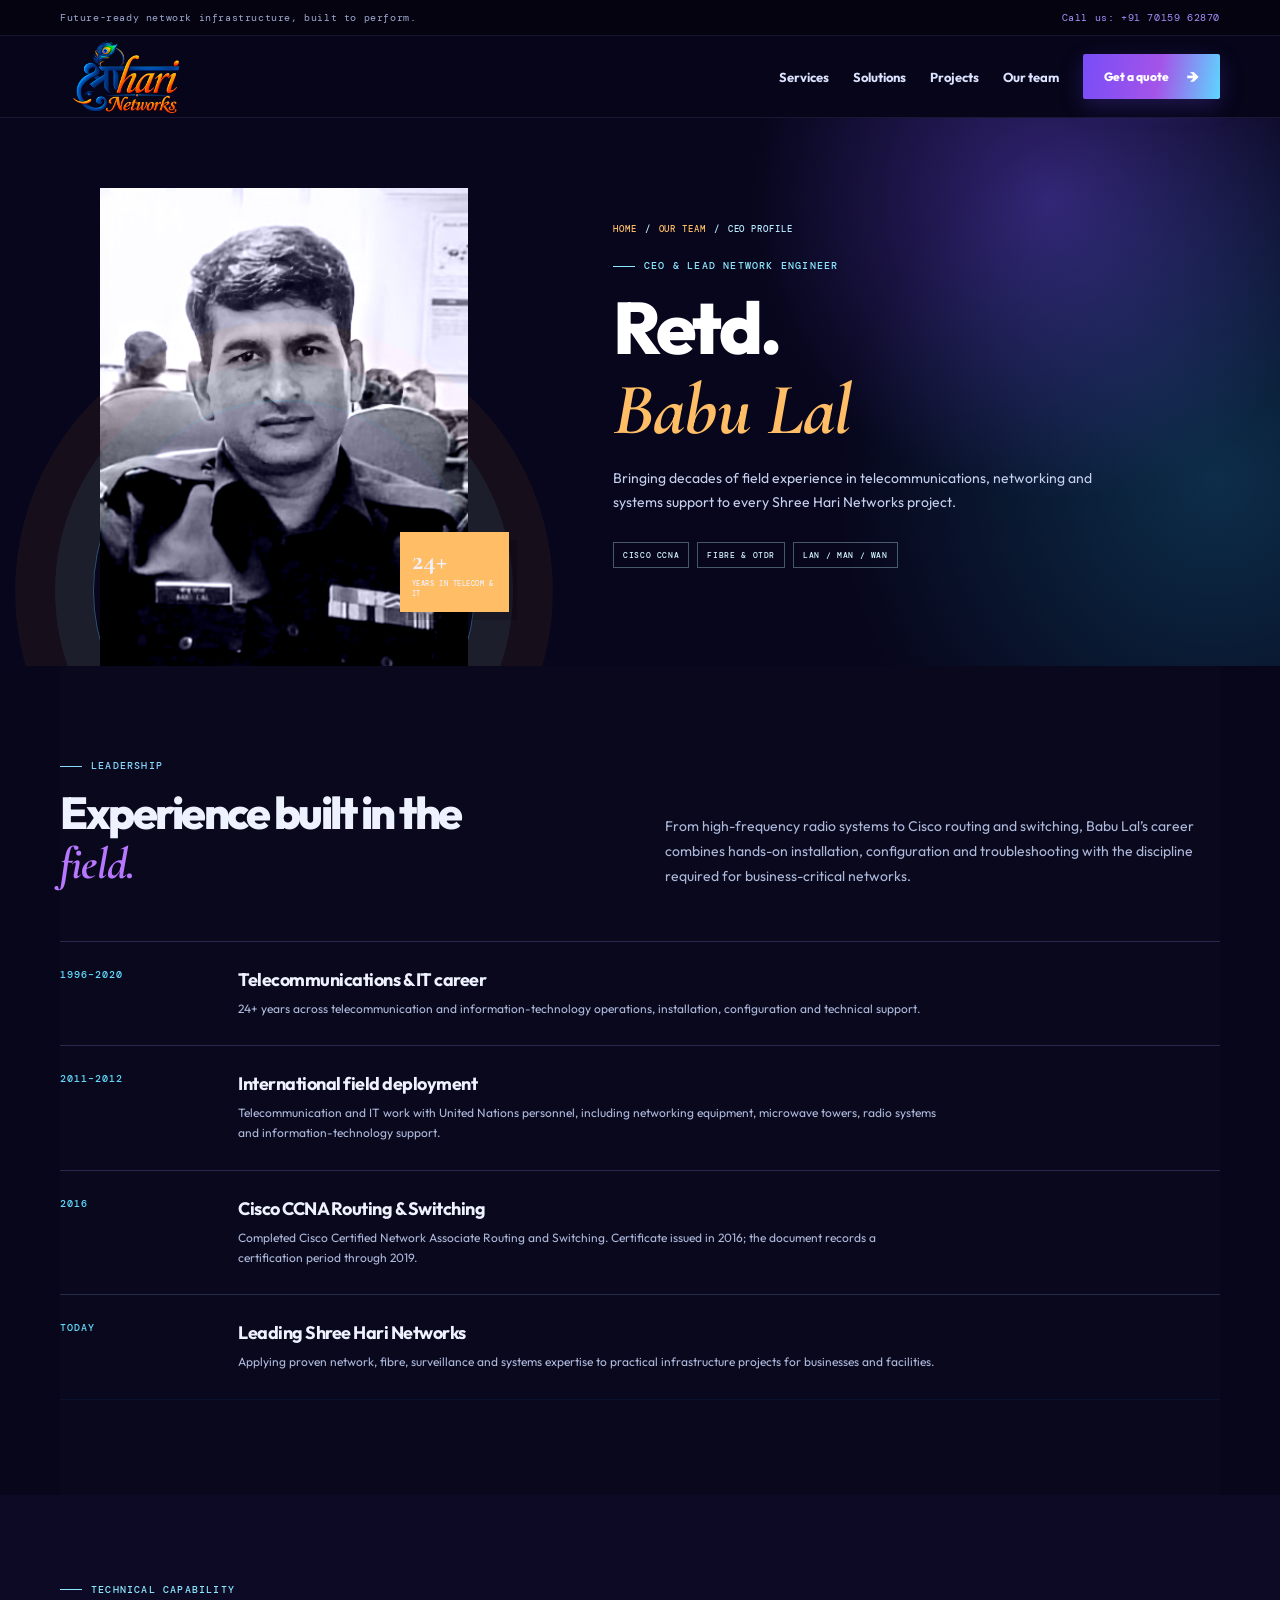
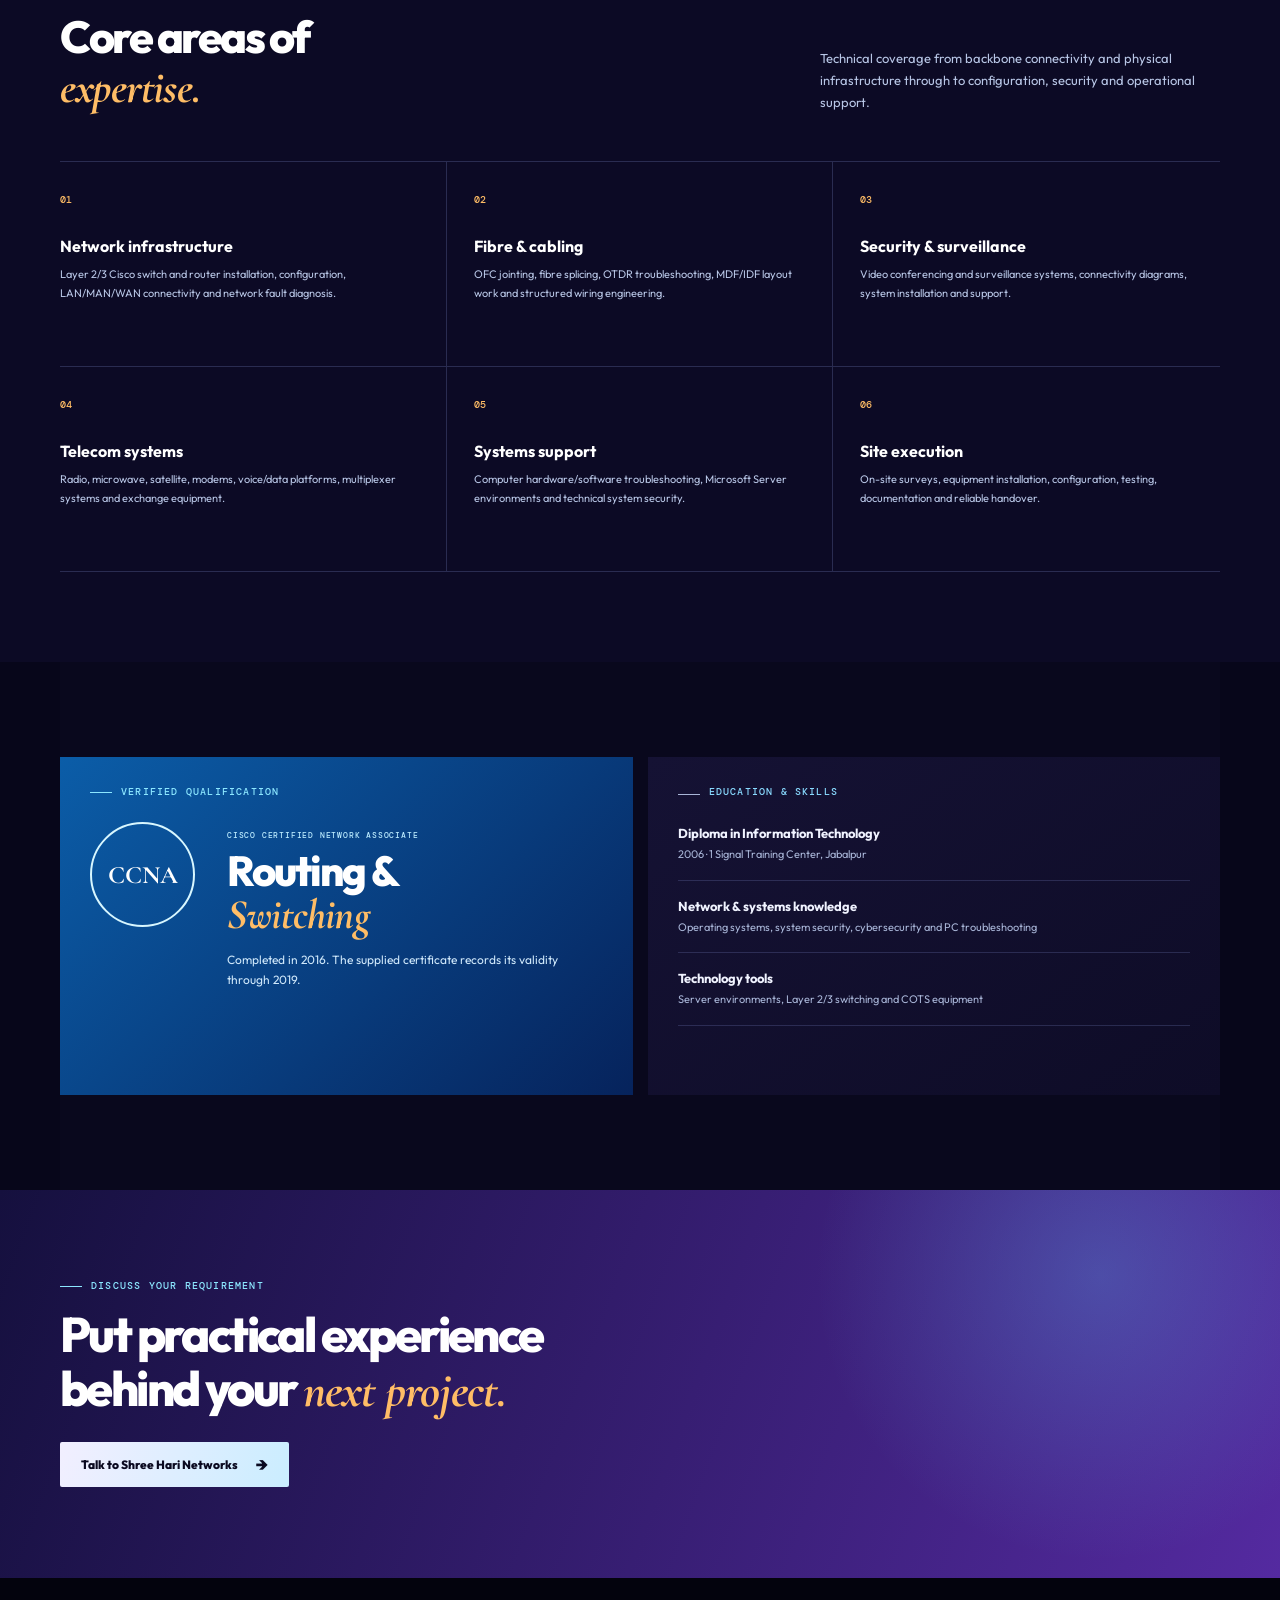
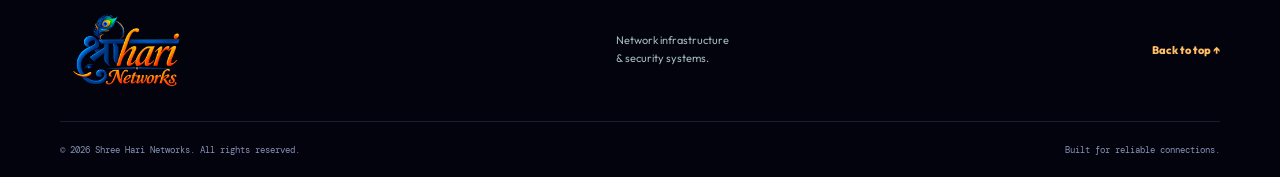
==== commit 801ba73e: "Add files via upload" ====
--- a/ceo.html
+++ b/ceo.html
@@ -11,13 +11,13 @@
     <link rel="stylesheet" href="styles.css" />
   </head>
   <body>
-    <div class="topbar"><div class="container topbar-inner"><span>Network infrastructure that simply works.</span><a href="tel:+917015962870">Call us: +91 70159 62870</a></div></div>
+    <div class="topbar"><div class="container topbar-inner"><span>Future-ready network infrastructure, built to perform.</span><a href="tel:+917015962870">Call us: +91 70159 62870</a></div></div>
     <header class="site-header" id="top">
       <div class="container nav-wrap">
         <a class="brand brand-logo" href="index.html" aria-label="Shree Hari Networks home"><img src="assets/shree-hari-networks-logo-transparent.png" alt="Shree Hari Networks" /></a>
         <button class="menu-toggle" type="button" aria-expanded="false" aria-controls="main-menu"><span></span><span></span><span></span><span class="sr-only">Open menu</span></button>
         <nav id="main-menu" class="main-nav" aria-label="Main navigation">
-          <a href="index.html#services">Services</a><a href="index.html#solutions">Solutions</a><a href="index.html#why-us">Why us</a><a href="team.html">Our team</a><a href="index.html#contact" class="nav-cta">Get a quote <span>→</span></a>
+          <a href="index.html#services">Services</a><a href="index.html#solutions">Solutions</a><a href="index.html#projects">Projects</a><a href="team.html">Our team</a><a href="index.html#contact" class="nav-cta">Get a quote <span>→</span></a>
         </nav>
       </div>
     </header>
@@ -25,7 +25,7 @@
     <main>
       <section class="ceo-hero">
         <div class="container ceo-hero-layout">
-          <div class="ceo-portrait-wrap"><img src="assets/babu-lal-ceo.jpeg" alt="Retd. Babu Lal, CEO of Shree Hari Networks" /><span class="portrait-badge">24+<small>YEARS IN TELECOM & IT</small></span></div>
+          <div class="ceo-portrait-wrap"><img src="assets/babu-lal-ceo-updated.jpeg" alt="Retd. Babu Lal, CEO of Shree Hari Networks" /><span class="portrait-badge">24+<small>YEARS IN TELECOM &amp; IT</small></span></div>
           <div class="ceo-hero-copy">
             <div class="breadcrumb"><a href="index.html">HOME</a><span>/</span><a href="team.html">OUR TEAM</a><span>/</span><span>CEO PROFILE</span></div>
             <p class="eyebrow"><span></span> CEO & LEAD NETWORK ENGINEER</p>
--- a/styles.css
+++ b/styles.css
@@ -158,3 +158,43 @@
 @media (max-width: 640px) {
   .container { width: min(100% - 32px, 520px); }.topbar-inner { font-size: 8px; }.nav-wrap { height: 67px; }.brand-logo { width: 108px; height: 61px; }.main-nav { display: none; position: absolute; top: 67px; left: 0; right: 0; padding: 18px 24px 24px; background: var(--paper); border-bottom: 1px solid var(--line); align-items: stretch; flex-direction: column; gap: 18px; }.main-nav.open { display: flex; }.nav-cta { width: max-content; }.menu-toggle { display: block; }.hero-copy { padding-top: 40px; }.hero-actions { flex-wrap: wrap; gap: 18px; }.hero-trust { margin-top: 34px; }h1 { letter-spacing: -2.1px; }.network-visual { min-height: 330px; }.network-hub { width: 150px; height: 108px; }.ring-one { width: 220px; height: 220px; }.ring-two { width: 300px; height: 300px; }.label-fibre { bottom: 0; }.stats-grid { grid-template-columns: 1fr; }.stats-grid > div { border: 0; border-bottom: 1px solid rgba(10, 29, 42, .17); padding: 11px 0; }.stats-grid a { padding: 12px 0 2px; }.section { padding: 70px 0; }.section-heading { display: block; margin-bottom: 30px; }.section-heading > p { margin: 20px 0 0; }.service-grid, .process-grid { grid-template-columns: 1fr; }.service-card { min-height: 260px; }.solutions-illustration { min-height: 390px; }.rack { top: 87px; left: 6%; width: 215px; }.config-card { bottom: 36px; right: 5%; }.solutions-copy { padding: 64px 7%; }.process-head { display: block; }.process-grid { margin-top: 32px; }.process-grid article, .process-grid article + article { padding: 20px 0; border-right: 0; border-bottom: 1px solid var(--line); }.process-grid h3 { margin: 10px 0 7px; }.contact { padding: 68px 0; }.contact-details { gap: 20px; flex-wrap: wrap; }.contact-form { padding: 24px 20px; }.footer-top { min-height: 180px; align-items: start; padding: 34px 0; flex-direction: column; gap: 17px; }.footer-bottom { padding: 16px 0; align-items: start; flex-direction: column; gap: 7px; }
 }
+
+/* Futuristic identity, project delivery and configuration capability */
+.main-nav { gap: 24px; }
+.registration-band { overflow: hidden; background: linear-gradient(115deg, #e9f5ff, #fff8ee); border-bottom: 1px solid rgba(0, 120, 200, .13); }
+.registration-layout { display: grid; grid-template-columns: .75fr 1.25fr; gap: 52px; align-items: center; min-height: 228px; }
+.registration-intro h2 { margin: 0; font-size: clamp(28px, 3vw, 40px); line-height: 1.04; letter-spacing: -2px; }.registration-intro h2 em { color: var(--saffron); }
+.announcement-carousel { position: relative; min-height: 158px; overflow: hidden; color: #f8fcff; background: radial-gradient(circle at 84% 13%, rgba(0, 182, 217, .34), transparent 25%), linear-gradient(120deg, #061c50, #0b4f9c); box-shadow: 13px 15px 0 rgba(3, 30, 87, .12); }.announcement-carousel::after { content: ""; position: absolute; width: 210px; height: 210px; top: -115px; right: -35px; border: 1px solid rgba(128, 229, 255, .35); border-radius: 50%; box-shadow: 0 0 0 32px rgba(128, 229, 255, .05); pointer-events: none; }
+.announcement-slide { position: absolute; inset: 0; display: grid; grid-template-columns: 145px 1fr; gap: 18px; align-items: center; padding: 29px 35px 34px; opacity: 0; transform: translateX(22px); pointer-events: none; transition: opacity .45s ease, transform .45s ease; }.announcement-slide.is-active { opacity: 1; transform: translateX(0); pointer-events: auto; }.announcement-index { color: #9edcff; font: 500 8px/1.45 var(--mono); letter-spacing: .1em; }.announcement-slide p { margin: 0 0 8px; color: var(--amber); font: 500 9px var(--mono); letter-spacing: .12em; }.announcement-slide strong { display: block; max-width: 410px; font-size: clamp(18px, 2vw, 26px); letter-spacing: -.8px; line-height: 1.1; }.announcement-detail { grid-column: 2; margin-top: -14px; color: #c7e2fa; font-size: 10px; }.carousel-controls { position: absolute; z-index: 2; right: 29px; bottom: 17px; display: flex; gap: 7px; }.carousel-dot { width: 19px; height: 4px; padding: 0; border: 0; cursor: pointer; background: rgba(207, 238, 255, .38); transition: width .2s ease, background .2s ease; }.carousel-dot.is-active { width: 35px; background: var(--amber); }
+
+.projects { position: relative; background: #fbfdff; }.projects::before { content: ""; position: absolute; width: 360px; height: 360px; top: 0; left: -210px; border: 1px solid rgba(0, 182, 217, .16); border-radius: 50%; box-shadow: 0 0 0 46px rgba(0, 182, 217, .035); }.projects .container { position: relative; }.projects-heading { position: relative; z-index: 1; }.project-grid { display: grid; grid-template-columns: repeat(2, minmax(0, 1fr)); gap: 20px; }.project-card { overflow: hidden; background: white; border: 1px solid rgba(0, 78, 154, .14); box-shadow: 0 14px 34px rgba(2, 45, 108, .06); transition: transform .25s ease, box-shadow .25s ease; }.project-card:hover { transform: translateY(-5px); box-shadow: 0 18px 42px rgba(2, 45, 108, .13); }.project-media { position: relative; height: 270px; margin: 0; overflow: hidden; background: #081d4d; }.project-media img { display: block; width: 100%; height: 100%; object-fit: cover; transition: transform .5s ease; }.project-card:hover .project-media img { transform: scale(1.04); }.project-media::after { content: ""; position: absolute; inset: 45% 0 0; background: linear-gradient(transparent, rgba(4, 17, 48, .56)); pointer-events: none; }.project-media figcaption { position: absolute; z-index: 1; right: 13px; bottom: 11px; margin: 0; color: rgba(239, 249, 255, .9); font: 500 8px var(--mono); letter-spacing: .08em; }.project-copy { padding: 26px 27px 25px; }.project-kicker { color: var(--electric-blue); font: 500 9px var(--mono); letter-spacing: .1em; }.project-copy h3 { min-height: 48px; margin: 10px 0 10px; font-size: 22px; letter-spacing: -1px; line-height: 1.08; }.project-copy > p { min-height: 42px; margin-bottom: 18px; color: var(--muted); font-size: 12px; line-height: 1.65; }.project-scope { display: flex; flex-wrap: wrap; gap: 6px; }.project-scope span { padding: 6px 8px; color: #315c82; background: #eff7ff; font: 500 8px var(--mono); }.client-review-pending { display: grid; grid-template-columns: 90px 1fr; gap: 12px; align-items: start; margin-top: 22px; padding-top: 16px; border-top: 1px solid rgba(0, 78, 154, .13); }.client-review-pending span { color: #cf7200; font: 500 8px var(--mono); letter-spacing: .1em; }.client-review-pending p { margin: 0; color: #61718a; font-size: 10px; line-height: 1.45; font-style: italic; }
+
+.device-section { position: relative; overflow: hidden; padding: 97px 0; color: white; background: radial-gradient(circle at 87% 0%, rgba(0, 182, 217, .27), transparent 26%), radial-gradient(circle at 8% 105%, rgba(255, 139, 0, .16), transparent 24%), #051946; }.device-section::before { content: ""; position: absolute; inset: 0; opacity: .22; background-image: linear-gradient(rgba(117, 224, 255, .24) 1px, transparent 1px), linear-gradient(90deg, rgba(117, 224, 255, .24) 1px, transparent 1px); background-size: 54px 54px; mask-image: linear-gradient(90deg, transparent, #000 25%, #000 75%, transparent); }.device-section .container { position: relative; }.device-section-head { display: flex; align-items: end; justify-content: space-between; gap: 35px; }.device-section-head h2 { max-width: 570px; margin: 0; font-size: clamp(35px, 3.5vw, 49px); line-height: 1.07; letter-spacing: -2.5px; }.device-section-head h2 em { color: var(--amber); }.device-section-head > p { max-width: 350px; margin: 0; color: #c1d7ee; font-size: 13px; line-height: 1.7; }.device-grid { display: grid; grid-template-columns: repeat(3, 1fr); margin-top: 48px; border-top: 1px solid rgba(197, 231, 255, .22); border-left: 1px solid rgba(197, 231, 255, .22); }.device-grid article { min-height: 250px; padding: 22px 26px 24px; border-right: 1px solid rgba(197, 231, 255, .22); border-bottom: 1px solid rgba(197, 231, 255, .22); transition: background .2s ease; }.device-grid article:hover { background: rgba(20, 90, 157, .35); }.device-grid article > span { color: var(--amber); font: 500 9px var(--mono); letter-spacing: .1em; }.device-grid h3 { margin: 16px 0 8px; font-size: 16px; letter-spacing: -.4px; }.device-grid p { margin: 0; color: #c4dcef; font-size: 11px; line-height: 1.65; }.device-glyph { position: relative; width: 78px; height: 53px; margin-top: 21px; color: #a8efff; }.device-glyph::before, .device-glyph::after { content: ""; position: absolute; box-sizing: border-box; }.router-glyph::before { inset: 15px 3px 3px; border: 2px solid currentColor; border-radius: 3px; box-shadow: 5px 6px 0 rgba(0, 0, 0, .2); }.router-glyph::after { top: 1px; left: 15px; width: 48px; height: 22px; border-left: 2px solid var(--amber); border-right: 2px solid var(--amber); transform: skewX(-24deg); }.router-glyph i { position: absolute; z-index: 1; bottom: 11px; width: 6px; height: 6px; border-radius: 50%; background: var(--amber); box-shadow: 0 0 8px var(--amber); }.router-glyph i:nth-child(1) { left: 16px; }.router-glyph i:nth-child(2) { left: 31px; }.router-glyph i:nth-child(3) { left: 46px; }.switch-glyph { display: flex; align-items: center; gap: 6px; padding: 14px 9px; border: 2px solid currentColor; box-shadow: 5px 6px 0 rgba(0, 0, 0, .2); }.switch-glyph i { width: 7px; height: 7px; border-radius: 50%; background: var(--amber); box-shadow: 0 0 6px rgba(255, 195, 41, .85); }.firewall-glyph::before { left: 7px; top: 0; width: 52px; height: 50px; border: 2px solid currentColor; clip-path: polygon(50% 0, 100% 17%, 100% 65%, 50% 100%, 0 65%, 0 17%); background: rgba(0, 182, 217, .08); }.firewall-glyph i { position: absolute; z-index: 1; left: 29px; width: 10px; height: 7px; border: 2px solid var(--amber); }.firewall-glyph i:nth-child(1) { top: 17px; }.firewall-glyph i:nth-child(2) { top: 27px; }.firewall-glyph b { position: absolute; z-index: 1; top: 12px; left: 33px; width: 2px; height: 28px; background: var(--amber); }.wifi-glyph { margin-left: 2px; }.wifi-glyph i, .wifi-glyph b, .wifi-glyph em { position: absolute; left: 50%; bottom: 5px; transform: translateX(-50%); border: 2px solid currentColor; border-bottom: 0; border-radius: 50% 50% 0 0; }.wifi-glyph i { width: 24px; height: 15px; }.wifi-glyph b { width: 47px; height: 29px; opacity: .85; }.wifi-glyph em { width: 70px; height: 42px; opacity: .5; }.wifi-glyph::after { left: 35px; bottom: 0; width: 7px; height: 7px; border-radius: 50%; background: var(--amber); box-shadow: 0 0 9px var(--amber); }.camera-glyph::before { left: 2px; top: 15px; width: 55px; height: 27px; border: 2px solid currentColor; border-radius: 4px; transform: skewX(-12deg); }.camera-glyph::after { left: 22px; top: 21px; width: 12px; height: 12px; border: 2px solid var(--amber); border-radius: 50%; }.camera-glyph i { position: absolute; left: 46px; top: 38px; width: 15px; height: 2px; background: currentColor; transform: rotate(-25deg); }.camera-glyph b { position: absolute; left: 55px; top: 11px; width: 2px; height: 14px; background: currentColor; transform: rotate(-25deg); }.fibre-glyph::before { left: 6px; top: 5px; width: 43px; height: 43px; border: 2px solid currentColor; border-radius: 50%; }.fibre-glyph i, .fibre-glyph b, .fibre-glyph em { position: absolute; border-radius: 50%; background: var(--amber); box-shadow: 0 0 7px var(--amber); }.fibre-glyph i { left: 19px; top: 17px; width: 7px; height: 7px; }.fibre-glyph b { left: 31px; top: 29px; width: 7px; height: 7px; }.fibre-glyph em { left: 54px; top: 18px; width: 7px; height: 7px; }.fibre-glyph::after { top: 22px; left: 40px; width: 17px; height: 2px; background: currentColor; transform: rotate(-25deg); }
+
+.team-grid { grid-template-columns: repeat(2, minmax(0, 1fr)); max-width: 805px; }.team-portrait { display: block; width: 70px; height: 70px; margin-bottom: 29px; border-radius: 50%; object-fit: cover; object-position: center 17%; border: 2px solid #d8efff; filter: grayscale(1) contrast(1.06); }.team-portrait-deepak { object-position: center 18%; }.team-card { min-height: 365px; }.cto-hero { background: radial-gradient(circle at 73% 22%, rgba(255, 139, 0, .2), transparent 26%), radial-gradient(circle at 92% 62%, rgba(0, 182, 217, .25), transparent 30%), linear-gradient(120deg, #041333 0%, #092c6f 61%, #075e9e 100%); }.cto-hero .ceo-portrait-wrap img { object-position: center 15%; filter: grayscale(1) contrast(1.12); }.cto-qualification { background: linear-gradient(135deg, #0c4d9b, #06205a 60%, #0b4f9c); }
+
+@media (max-width: 850px) { .registration-layout { grid-template-columns: 1fr; gap: 26px; padding: 58px 0; }.registration-intro { max-width: 480px; }.announcement-carousel { max-width: 680px; width: 100%; }.project-grid { grid-template-columns: 1fr; max-width: 680px; }.device-grid { grid-template-columns: repeat(2, 1fr); }.device-section-head { align-items: start; flex-direction: column; }.device-section-head > p { max-width: 480px; }.team-grid { max-width: none; } }
+@media (max-width: 640px) { .registration-layout { padding: 52px 0; }.announcement-carousel { min-height: 204px; }.announcement-slide { grid-template-columns: 1fr; gap: 10px; padding: 25px 23px 37px; }.announcement-detail { grid-column: 1; margin-top: 0; }.announcement-slide strong { font-size: 20px; }.carousel-controls { right: 23px; bottom: 17px; }.projects .section-heading { margin-bottom: 30px; }.project-media { height: 205px; }.project-copy { padding: 22px 20px; }.project-copy h3 { min-height: 0; font-size: 20px; }.project-copy > p { min-height: 0; }.client-review-pending { grid-template-columns: 1fr; gap: 6px; }.device-section { padding: 68px 0; }.device-section-head { display: block; }.device-section-head > p { margin-top: 21px; }.device-grid { grid-template-columns: 1fr; margin-top: 31px; }.device-grid article { min-height: auto; padding: 20px; }.team-grid { grid-template-columns: 1fr; }.team-card { min-height: 0; } }
+@media (prefers-reduced-motion: reduce) { *, *::before, *::after { scroll-behavior: auto !important; animation-duration: .01ms !important; animation-iteration-count: 1 !important; transition-duration: .01ms !important; } }
+
+/* Interactive future-ready network blueprint */
+.command-center { overflow: hidden; padding: 103px 0; color: white; background: radial-gradient(circle at 9% 7%, rgba(255, 139, 0, .16), transparent 25%), radial-gradient(circle at 90% 45%, rgba(0, 182, 217, .25), transparent 30%), #030e2f; }.command-center-layout { display: grid; grid-template-columns: .83fr 1.17fr; gap: 8%; align-items: center; }.command-center-copy h2 { margin: 0 0 19px; font-size: clamp(37px, 3.8vw, 53px); line-height: 1.06; letter-spacing: -2.7px; }.command-center-copy h2 em { color: var(--amber); }.command-center-copy > p:not(.eyebrow) { max-width: 430px; color: #c6d9f4; font-size: 13px; line-height: 1.75; }.command-note { margin-top: 18px; color: #8fdcf3 !important; font: 500 10px/1.55 var(--mono) !important; letter-spacing: .03em; }.blueprint-tabs { display: flex; flex-wrap: wrap; gap: 8px; margin-top: 27px; }.blueprint-tab { min-height: 38px; padding: 0 13px; color: #cdeeff; border: 1px solid rgba(150, 223, 255, .35); background: rgba(3, 37, 93, .32); cursor: pointer; font: 500 9px var(--mono); letter-spacing: .05em; transition: background .2s ease, color .2s ease, transform .2s ease; }.blueprint-tab:hover { transform: translateY(-2px); }.blueprint-tab.is-active { color: var(--ink); border-color: var(--amber); background: var(--amber); }
+.blueprint-console { position: relative; min-height: 430px; overflow: hidden; border: 1px solid rgba(129, 219, 255, .3); background: radial-gradient(circle at 50% 46%, rgba(0, 125, 217, .32), transparent 27%), linear-gradient(135deg, rgba(7, 40, 101, .96), rgba(3, 18, 57, .98)); box-shadow: 18px 22px 0 rgba(0, 0, 0, .18); }.blueprint-grid { position: absolute; inset: 0; opacity: .4; background-image: linear-gradient(rgba(127, 215, 255, .3) 1px, transparent 1px), linear-gradient(90deg, rgba(127, 215, 255, .3) 1px, transparent 1px); background-size: 32px 32px; mask-image: radial-gradient(circle at center, #000, transparent 72%); }.blueprint-orbit { position: absolute; z-index: 1; left: 50%; top: 45%; border: 1px solid rgba(124, 228, 255, .29); border-radius: 50%; transform: translate(-50%, -50%); }.orbit-a { width: 225px; height: 225px; animation: blueprint-spin 18s linear infinite; }.orbit-b { width: 338px; height: 338px; border-style: dashed; opacity: .6; animation: blueprint-spin 28s linear infinite reverse; }.blueprint-core { position: absolute; z-index: 3; top: 45%; left: 50%; display: grid; place-items: center; width: 126px; height: 126px; padding: 20px; text-align: center; border: 2px solid #b4f1ff; border-radius: 50%; background: radial-gradient(circle at 35% 25%, #218ed3, #062259 65%); box-shadow: 0 0 0 10px rgba(0, 182, 217, .08), 0 0 38px rgba(0, 182, 217, .5); transform: translate(-50%, -50%); transition: box-shadow .35s ease, background .35s ease; }.blueprint-core small { color: #a9eaff; font: 500 7px var(--mono); letter-spacing: .13em; }.blueprint-core strong { color: white; font-size: 15px; line-height: .95; letter-spacing: -.5px; }.blueprint-core i { position: absolute; bottom: 19px; width: 5px; height: 5px; border-radius: 50%; background: var(--amber); box-shadow: 0 0 7px var(--amber); }.blueprint-core i:nth-of-type(1) { left: 45px; }.blueprint-core i:nth-of-type(2) { left: 60px; }.blueprint-core i:nth-of-type(3) { left: 75px; }.blueprint-node { position: absolute; z-index: 2; display: grid; place-items: center; width: 67px; height: 67px; border: 1px solid rgba(170, 239, 255, .86); border-radius: 50%; background: #0d5897; box-shadow: 0 0 0 7px rgba(0, 182, 217, .08); transition: transform .35s ease, background .35s ease, box-shadow .35s ease; }.blueprint-node span { color: #e6fbff; font: 500 8px var(--mono); letter-spacing: .08em; }.node-cloud { top: 14%; left: 16%; }.node-campus { top: 12%; right: 16%; background: #10677f; }.node-remote { right: 18%; bottom: 20%; background: #5e470b; border-color: var(--amber); }.blueprint-link { position: absolute; z-index: 1; height: 1px; transform-origin: left center; background: linear-gradient(90deg, rgba(0, 182, 217, .1), #8eeeff, rgba(255, 195, 41, .5)); box-shadow: 0 0 7px rgba(0, 182, 217, .6); }.link-one { top: 35%; left: 27%; width: 168px; transform: rotate(24deg); }.link-two { top: 35%; left: 57%; width: 155px; transform: rotate(-26deg); }.link-three { top: 56%; left: 56%; width: 145px; transform: rotate(36deg); }.blueprint-status { position: absolute; z-index: 4; left: 25px; bottom: 23px; max-width: 265px; padding: 14px 16px; border-left: 2px solid var(--amber); background: rgba(2, 13, 43, .72); backdrop-filter: blur(10px); }.blueprint-status span { color: var(--amber); font: 500 8px var(--mono); letter-spacing: .1em; }.blueprint-status strong { display: block; margin: 5px 0 3px; color: white; font-size: 15px; }.blueprint-status p { margin: 0; color: #c4e1f5; font-size: 10px; line-height: 1.45; }
+.blueprint-console[data-scenario="campus"] .node-campus { background: #ff8b00; border-color: #ffe3a6; box-shadow: 0 0 0 9px rgba(255, 139, 0, .12), 0 0 26px rgba(255, 139, 0, .6); transform: scale(1.12); }.blueprint-console[data-scenario="remote"] .node-remote { background: #0b8fa8; border-color: #b1f8ff; box-shadow: 0 0 0 9px rgba(0, 182, 217, .12), 0 0 26px rgba(0, 182, 217, .6); transform: scale(1.12); }.blueprint-console[data-scenario="core"] .blueprint-core { background: radial-gradient(circle at 35% 25%, #2aa5e8, #062259 65%); box-shadow: 0 0 0 12px rgba(0, 182, 217, .1), 0 0 45px rgba(0, 182, 217, .65); }
+@keyframes blueprint-spin { to { transform: translate(-50%, -50%) rotate(360deg); } }
+@media (max-width: 850px) { .command-center-layout { grid-template-columns: 1fr; gap: 45px; }.blueprint-console { max-width: 680px; width: 100%; } }
+@media (max-width: 640px) { .command-center { padding: 68px 0; }.blueprint-console { min-height: 365px; }.orbit-b { width: 285px; height: 285px; }.blueprint-core { top: 44%; width: 110px; height: 110px; }.blueprint-node { width: 55px; height: 55px; }.node-cloud { left: 10%; }.node-campus { right: 9%; }.node-remote { right: 13%; bottom: 17%; }.link-one { left: 22%; width: 136px; }.link-two { left: 56%; width: 121px; }.link-three { left: 54%; width: 113px; }.blueprint-status { right: 16px; left: 16px; bottom: 16px; max-width: none; } }
+
+/* Original dark premium visual system, inspired by modern AI and technology websites. */
+:root { --ink: #eef2ff; --ink-2: #11102b; --paper: #07061a; --cream: #0b0a20; --muted: #acb5d7; --line: rgba(158, 166, 255, .18); --electric-blue: #62ddff; --peacock: #42c6ff; --saffron: #b877ff; --amber: #ffbd66; --soft-blue: #11102b; }
+body { color: var(--ink); background: var(--paper); }.topbar { background: #04030f; color: #9fa9d1; border-bottom: 1px solid rgba(151, 143, 255, .13); }.topbar a { color: #a991ff; }.site-header { background: rgba(7, 6, 26, .86); border-bottom-color: rgba(152, 163, 255, .12); backdrop-filter: blur(18px); }.site-header.scrolled { background: rgba(7, 6, 26, .96); border-bottom-color: rgba(128, 209, 255, .28); box-shadow: 0 8px 35px rgba(0, 0, 0, .28); }.main-nav > a:not(.nav-cta) { color: #dbe2ff; }.main-nav > a:not(.nav-cta)::after { background: #8c6bff; }.nav-cta, .button-primary { color: white; background: linear-gradient(100deg, #784df8, #a454e8 55%, #5ed6ff); box-shadow: 0 7px 22px rgba(112, 74, 247, .25); }.button-light { color: #0a0920; background: linear-gradient(110deg, #f2efff, #caedff); }
+.hero { background: radial-gradient(circle at 85% 23%, rgba(96, 71, 255, .32), transparent 23%), radial-gradient(circle at 57% 89%, rgba(24, 207, 255, .17), transparent 29%), #07061a; }.hero::after { border-color: rgba(135, 105, 255, .38); box-shadow: 0 0 0 70px rgba(111, 85, 255, .045), 0 0 0 140px rgba(0, 193, 255, .03); }.hero-grid { opacity: .24; background-image: linear-gradient(rgba(138, 148, 255, .55) 1px, transparent 1px), linear-gradient(90deg, rgba(98, 221, 255, .34) 1px, transparent 1px); }.eyebrow { color: #8ce7ff; }.eyebrow.dark { color: #89daff; }h1 em, h2 em { color: #a687ff; }.hero-text { color: #b7c1e8; }.hero-trust p { color: #9ba7ce; }.hero-trust strong { color: #edf4ff; }.network-hub { background: linear-gradient(145deg, #ececff, #bdc9ee); border-color: #4f4a92; box-shadow: 10px 12px 0 rgba(0, 0, 0, .31); }.network-device { border-color: #6158ce; background: linear-gradient(145deg, #4541a7, #12103d); }.device-firewall { background: linear-gradient(145deg, #9c50e4, #421567); border-color: #bb78ff; }.connections path { stroke: #6fddff; }.connections circle { fill: #bc8aff; }.node { background: #bc8aff; box-shadow: 0 0 0 6px rgba(158, 105, 255, .12), 0 0 19px rgba(143, 114, 255, .9); }.visual-label { color: #ccefff; border-color: rgba(143, 216, 255, .47); background: rgba(36, 30, 93, .57); }
+.stats-strip { background: linear-gradient(100deg, #1c164e, #352076 50%, #142a65); border-top: 1px solid rgba(121, 215, 255, .2); }.stats-grid > div { border-right-color: rgba(199, 207, 255, .18); }.stats-grid strong, .stats-grid span, .stats-grid a { color: #edf3ff; }.stats-grid a span { color: #8be9ff; }
+.services, .projects { background: #09081d; }.section-heading > p { color: #aab5da; }.section h2, .registration-intro h2, .team-intro h2 { color: #f0f3ff; }.service-card { color: #eef2ff; border-color: rgba(132, 157, 255, .18); background: linear-gradient(145deg, rgba(22, 20, 55, .82), rgba(11, 10, 30, .9)); box-shadow: inset 0 1px 0 rgba(209, 221, 255, .04); }.service-card:hover { background: linear-gradient(145deg, rgba(45, 35, 100, .92), rgba(12, 28, 66, .95)); box-shadow: 0 17px 34px rgba(0, 0, 0, .22), 0 0 0 1px rgba(100, 213, 255, .26); }.service-card.featured { background: radial-gradient(circle at 80% 16%, rgba(117, 88, 255, .53), transparent 35%), linear-gradient(145deg, #1f1c55, #0d1950); border-color: rgba(136, 196, 255, .4); }.service-card p { color: #aeb9dc; }.service-card a { color: #8de7ff; }.service-number { color: #8e98c1; }.service-icon { color: #82ddff; }.projects::before { border-color: rgba(127, 104, 255, .25); box-shadow: 0 0 0 46px rgba(106, 80, 255, .06); }
+.registration-band { background: linear-gradient(100deg, #0d0b29, #161145); border-color: rgba(140, 128, 255, .18); }.registration-intro h2 em { color: #aa8aff; }.announcement-carousel { background: radial-gradient(circle at 84% 13%, rgba(115, 78, 255, .42), transparent 25%), linear-gradient(120deg, #161142, #17104f); border: 1px solid rgba(142, 175, 255, .27); box-shadow: 12px 15px 0 rgba(0, 0, 0, .2); }.announcement-slide p { color: #ffcb8b; background: transparent; }.carousel-dot.is-active { background-color: #ffbd66; }.announcement-index, .announcement-detail { color: #c6d9ff; }
+.solutions { background: radial-gradient(circle at 18% 56%, rgba(46, 212, 255, .12), transparent 28%), #0b0925; }.solutions-illustration { background: radial-gradient(circle at 70% 28%, rgba(105, 69, 255, .42), transparent 35%), linear-gradient(140deg, #13114a, #090827 72%); }.solutions-copy > p:not(.eyebrow) { color: #b9c5e8; }.check-list li { color: #e8efff; }.check-list span { color: #91eaff; background: rgba(81, 202, 255, .12); }.rack { border-color: #07071c; background: #13133a; }.rack-unit { border-color: #464584; background: #0b0b29; }.rack-unit i, .mini-chart i { background: #71dfff; }.config-card { color: #edefff; background: linear-gradient(145deg, #292264, #141044); }.config-card .mini-label { color: #a7dfff; }.config-card strong { color: white; }
+.project-card { background: linear-gradient(145deg, #141131, #0c0b23); border-color: rgba(128, 153, 255, .23); box-shadow: 0 14px 34px rgba(0, 0, 0, .22); }.project-card:hover { box-shadow: 0 18px 44px rgba(63, 43, 155, .28), 0 0 0 1px rgba(111, 220, 255, .25); }.project-copy h3 { color: #f1f3ff; }.project-copy > p { color: #b2bddb; }.project-kicker, .client-review-pending span { color: #8de7ff; }.project-scope span { color: #c4d7ff; background: rgba(78, 123, 255, .15); }.client-review-pending { border-top-color: rgba(158, 175, 255, .17); }.client-review-pending p { color: #9ba8ca; }
+.device-section { background: radial-gradient(circle at 87% 0%, rgba(122, 91, 255, .32), transparent 26%), radial-gradient(circle at 8% 105%, rgba(52, 206, 255, .14), transparent 24%), #07061c; }.device-section::before { background-image: linear-gradient(rgba(134, 126, 255, .22) 1px, transparent 1px), linear-gradient(90deg, rgba(104, 218, 255, .19) 1px, transparent 1px); }.device-section-head > p, .device-grid p { color: #b5c2e3; }.device-grid { border-color: rgba(159, 176, 255, .22); }.device-grid article { border-color: rgba(159, 176, 255, .22); }.device-grid article:hover { background: rgba(60, 46, 135, .32); }.device-grid article > span { color: #aa8aff; }.device-glyph { color: #90e6ff; }.router-glyph::after, .firewall-glyph i, .firewall-glyph b, .fibre-glyph i, .fibre-glyph b, .fibre-glyph em { border-color: #bc9bff; background-color: #bc9bff; }.router-glyph i, .switch-glyph i, .wifi-glyph::after, .camera-glyph::after { background: #bc9bff; box-shadow: 0 0 8px #bc9bff; }.camera-glyph::after { border-color: #bc9bff; background: transparent; }
+.command-center { background: radial-gradient(circle at 9% 7%, rgba(129, 91, 255, .27), transparent 25%), radial-gradient(circle at 90% 45%, rgba(31, 198, 255, .2), transparent 30%), #050416; }.command-center-copy > p:not(.eyebrow) { color: #bac7e8; }.command-note { color: #9ebaff !important; }.blueprint-console { border-color: rgba(137, 148, 255, .42); background: radial-gradient(circle at 50% 46%, rgba(91, 61, 236, .37), transparent 27%), linear-gradient(135deg, rgba(33, 25, 91, .98), rgba(6, 5, 26, .98)); }.blueprint-grid { background-image: linear-gradient(rgba(145, 138, 255, .27) 1px, transparent 1px), linear-gradient(90deg, rgba(89, 218, 255, .22) 1px, transparent 1px); }.blueprint-core { border-color: #c6b6ff; background: radial-gradient(circle at 35% 25%, #825aff, #21145e 65%); }.blueprint-core small { color: #d7d0ff; }.blueprint-link { background: linear-gradient(90deg, rgba(141, 96, 255, .12), #bdb3ff, rgba(93, 224, 255, .5)); }.blueprint-node { background: #274ac0; border-color: #bbd8ff; }.node-campus { background: #4d2f98; }.node-remote { background: #3b5f85; border-color: #8be4ff; }.blueprint-status { background: rgba(11, 7, 38, .8); }.blueprint-status span { color: #bfa4ff; }.blueprint-status p { color: #c0cbed; }.blueprint-tab { color: #d8e4ff; border-color: rgba(162, 166, 255, .4); background: rgba(56, 43, 132, .29); }.blueprint-tab.is-active { color: white; border-color: #9a79ff; background: linear-gradient(100deg, #7651ed, #a356e5); }
+.process { background: #0c0a24; }.process-grid { border-top-color: rgba(155, 171, 255, .2); }.process-grid article { border-right-color: rgba(155, 171, 255, .2); }.process-grid h3 { color: #eef2ff; }.process-grid p { color: #adb9db; }.process-grid span { color: #96e9ff; }.contact { background: radial-gradient(circle at 84% 18%, rgba(116, 78, 255, .25), transparent 30%), #08071d; }.contact-copy > p:not(.eyebrow) { color: #b9c5e8; }.contact-details a { color: #eef4ff; }.contact-details span { color: #9be8ff; }.contact-form { color: #e9edff; background: linear-gradient(145deg, #191536, #0e0d25); border: 1px solid rgba(158, 172, 255, .2); }.contact-form input, .contact-form select, .contact-form textarea { color: #f0f4ff; border-bottom-color: rgba(174, 190, 255, .35); }.contact-form select option { color: #0d0c20; }.contact-form input::placeholder, .contact-form textarea::placeholder { color: #8996bb; }.form-note { color: #a5eaff; }.site-footer { background: #03030d; }.footer-top { border-bottom-color: rgba(157, 172, 255, .15); }.footer-bottom { color: #8794b6; }
+.page-hero, .ceo-hero { background: radial-gradient(circle at 82% 15%, rgba(119, 83, 255, .38), transparent 26%), radial-gradient(circle at 95% 66%, rgba(35, 202, 255, .2), transparent 30%), #07061c; }.page-hero::after { border-color: rgba(148, 120, 255, .43); box-shadow: 0 0 0 54px rgba(125, 89, 255, .08), 0 0 0 108px rgba(58, 188, 255, .04); }.page-hero p:not(.eyebrow), .ceo-hero-copy > p:not(.eyebrow) { color: #c5d0ef; }.team-intro, .leadership-intro, .career-timeline, .qualifications-section { background: #09081d; }.team-intro > p, .leadership-intro > p, .career-timeline p { color: #adb9db; }.team-card { background: linear-gradient(145deg, #151234, #0c0b22); border-color: rgba(139, 158, 255, .22); }.team-card h3 { color: #f2f4ff; }.team-card p { color: #adb9dc; }.team-tags span { color: #c5d8ff; background: rgba(91, 118, 242, .15); }.profile-link { color: #93e7ff; }.credentials, .ceo-expertise { background: #0c0a25; }.credentials-head p:not(.eyebrow), .expertise-heading > p, .expertise-grid p { color: #b8c6e6; }.credential-grid, .expertise-grid, .career-timeline article { border-color: rgba(160, 178, 255, .2); }.credential-grid article, .expertise-grid article { border-color: rgba(160, 178, 255, .2); }.credential-grid p { color: #b3c2e4; }.qualification-list { background: linear-gradient(145deg, #151234, #0e0c27); }.qualification-list b { color: #f0f3ff; }.qualification-list span { color: #a8b5d7; }.qualification-list li { border-bottom-color: rgba(159, 177, 255, .18); }.profile-cta { background: radial-gradient(circle at 86% 22%, rgba(95, 205, 255, .24), transparent 25%), linear-gradient(110deg, #15103e, #542aa0); }
